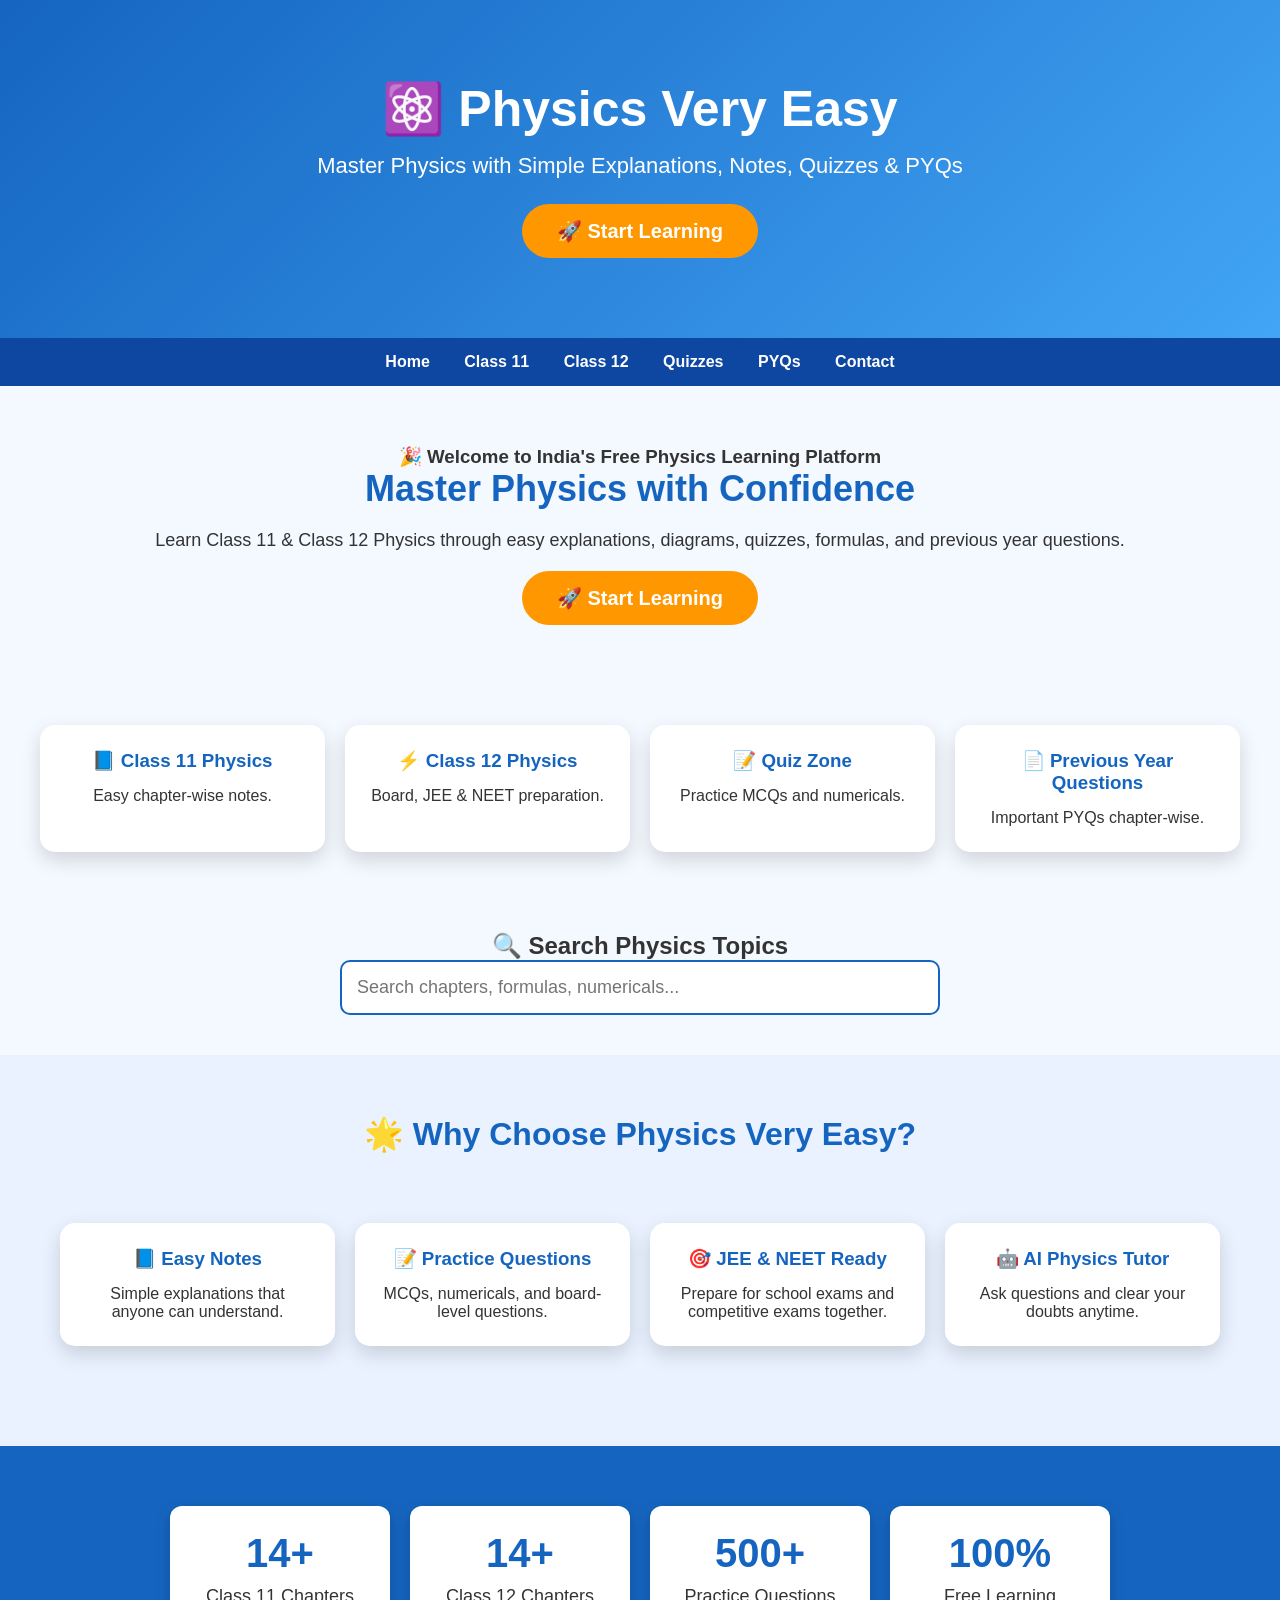
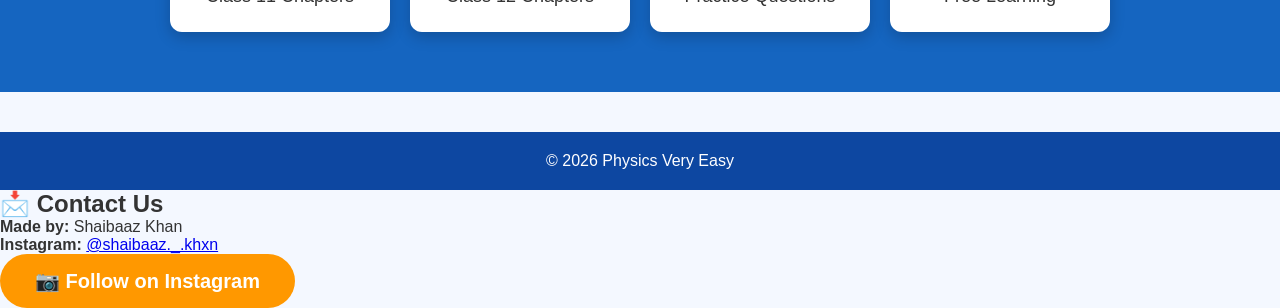
==== index.html @ 11eaa778 "Update hero section heading for welcome message" ====
<!DOCTYPE html>
<html lang="en">
<head>
    <meta charset="UTF-8">
    <meta name="viewport" content="width=device-width, initial-scale=1.0">
    <title>Physics Very Easy</title>

    <link rel="stylesheet" href="style.css">
</head>
<body>

<header>

<h1>⚛️ Physics Very Easy</h1>

<p>
Master Physics with Simple Explanations, Notes, Quizzes & PYQs
</p>

<button onclick="location.href='class11.html'">
🚀 Start Learning
</button>

</header>

<nav>
    <a href="index.html">Home</a>
    <a href="class11.html">Class 11</a>
    <a href="class12.html">Class 12</a>
    <a href="#">Quizzes</a>
    <a href="#">PYQs</a>
    <a href="#">Contact</a>
</nav>

<section class="hero">

<h3>🎉 Welcome to India's Free Physics Learning Platform</h3>

<h2>Master Physics with Confidence</h2>

    <p>
        Learn Class 11 & Class 12 Physics through
        easy explanations, diagrams, quizzes,
        formulas, and previous year questions.
    </p>

    <button onclick="location.href='class11.html'">🚀 Start Learning</button>
</section>

<section class="cards">

<div class="card" onclick="location.href='class11.html'" style="cursor:pointer;">
<h3>📘 Class 11 Physics</h3>
<p>Easy chapter-wise notes.</p>
</div>

<div class="card">
<h3>⚡ Class 12 Physics</h3>
<p>Board, JEE & NEET preparation.</p>
</div>
<div class="card">
<h3>📝 Quiz Zone</h3>
<p>Practice MCQs and numericals.</p>
</div>

<div class="card">
<h3>📄 Previous Year Questions</h3>
<p>Important PYQs chapter-wise.</p>
</div>

</section>
    <section class="search-section">

<h2>🔍 Search Physics Topics</h2>

<input type="text" placeholder="Search chapters, formulas, numericals...">

</section>
<section class="why-us">

<h2>🌟 Why Choose Physics Very Easy?</h2>

<div class="cards">

<div class="card">
<h3>📘 Easy Notes</h3>
<p>Simple explanations that anyone can understand.</p>
</div>

<div class="card">
<h3>📝 Practice Questions</h3>
<p>MCQs, numericals, and board-level questions.</p>
</div>

<div class="card">
<h3>🎯 JEE & NEET Ready</h3>
<p>Prepare for school exams and competitive exams together.</p>
</div>

<div class="card">
<h3>🤖 AI Physics Tutor</h3>
<p>Ask questions and clear your doubts anytime.</p>
</div>

</div>

</section>
    <section class="stats">

<div class="stat-box">
<h2>14+</h2>
<p>Class 11 Chapters</p>
</div>

<div class="stat-box">
<h2>14+</h2>
<p>Class 12 Chapters</p>
</div>

<div class="stat-box">
<h2>500+</h2>
<p>Practice Questions</p>
</div>

<div class="stat-box">
<h2>100%</h2>
<p>Free Learning</p>
</div>

</section>
<footer>
<p>© 2026 Physics Very Easy</p>
</footer>

<script src="script.js"></script>

</body>
</html>
<section class="contact">

<h2>📩 Contact Us</h2>

<p><strong>Made by:</strong> Shaibaaz Khan</p>

<p>
<strong>Instagram:</strong>
<a href="https://www.instagram.com/shaibaaz._.khxn/" target="_blank">
@shaibaaz._.khxn
</a>
</p>

<button onclick="window.open('https://www.instagram.com/shaibaaz._.khxn/','_blank')">
📷 Follow on Instagram
</button>

</section>
---- style.css ----
*{
    margin:0;
    padding:0;
    box-sizing:border-box;
}

body{
    font-family:Arial, sans-serif;
    background:#f4f8ff;
    color:#333;
}

header{
    background:linear-gradient(135deg,#1565c0,#42a5f5);
    color:white;
    text-align:center;
    padding:80px 20px;
}

header h1{
    font-size:50px;
    margin-bottom:15px;
}

header p{
    font-size:22px;
    margin-bottom:25px;
}

nav{
    background:#0d47a1;
    text-align:center;
    padding:15px;
}

nav a{
    color:white;
    text-decoration:none;
    margin:15px;
    font-weight:bold;
}

.hero{
    text-align:center;
    padding:60px 20px;
}

.hero h2{
    font-size:36px;
    color:#1565c0;
}

.hero p{
    margin:20px 0;
    font-size:18px;
}

button{
    background:#ff9800;
    color:white;
    border:none;
    padding:15px 35px;
    border-radius:50px;
    font-size:20px;
    font-weight:bold;
    cursor:pointer;
    transition:0.3s;
}

button:hover{
    background:#e68900;
    transform:scale(1.05);
}

button:hover{
    background:#0d47a1;
}

.cards{
    display:grid;
    grid-template-columns:repeat(auto-fit,minmax(250px,1fr));
    gap:20px;
    padding:40px;
}

.card{
    background:white;
    padding:25px;
    border-radius:15px;
    box-shadow:0 8px 20px rgba(0,0,0,.15);
    text-align:center;
    transition:0.3s;
}

.card:hover{
    transform:translateY(-10px);
    box-shadow:0 15px 30px rgba(0,0,0,.25);
}

.card h3{
    color:#1565c0;
    margin-bottom:15px;
}

footer{
    background:#0d47a1;
    color:white;
    text-align:center;
    padding:20px;
    margin-top:40px;
}
.search-section{
    text-align:center;
    padding:40px 20px;
}

.search-section input{
    width:60%;
    max-width:600px;
    padding:15px;
    border-radius:10px;
    border:2px solid #1565c0;
    font-size:18px;
}
.why-us{
    background:#eaf2ff;
    padding:60px 20px;
    text-align:center;
}
.stats{
    display:flex;
    justify-content:center;
    flex-wrap:wrap;
    gap:20px;
    padding:60px 20px;
    background:#1565c0;
}

.stat-box{
    background:white;
    width:220px;
    padding:25px;
    border-radius:12px;
    text-align:center;
    box-shadow:0 5px 15px rgba(0,0,0,.2);
}

.stat-box h2{
    color:#1565c0;
    font-size:40px;
}

.stat-box p{
    margin-top:10px;
    font-size:18px;
}

.why-us h2{
    color:#1565c0;
    margin-bottom:30px;
    font-size:32px;
}
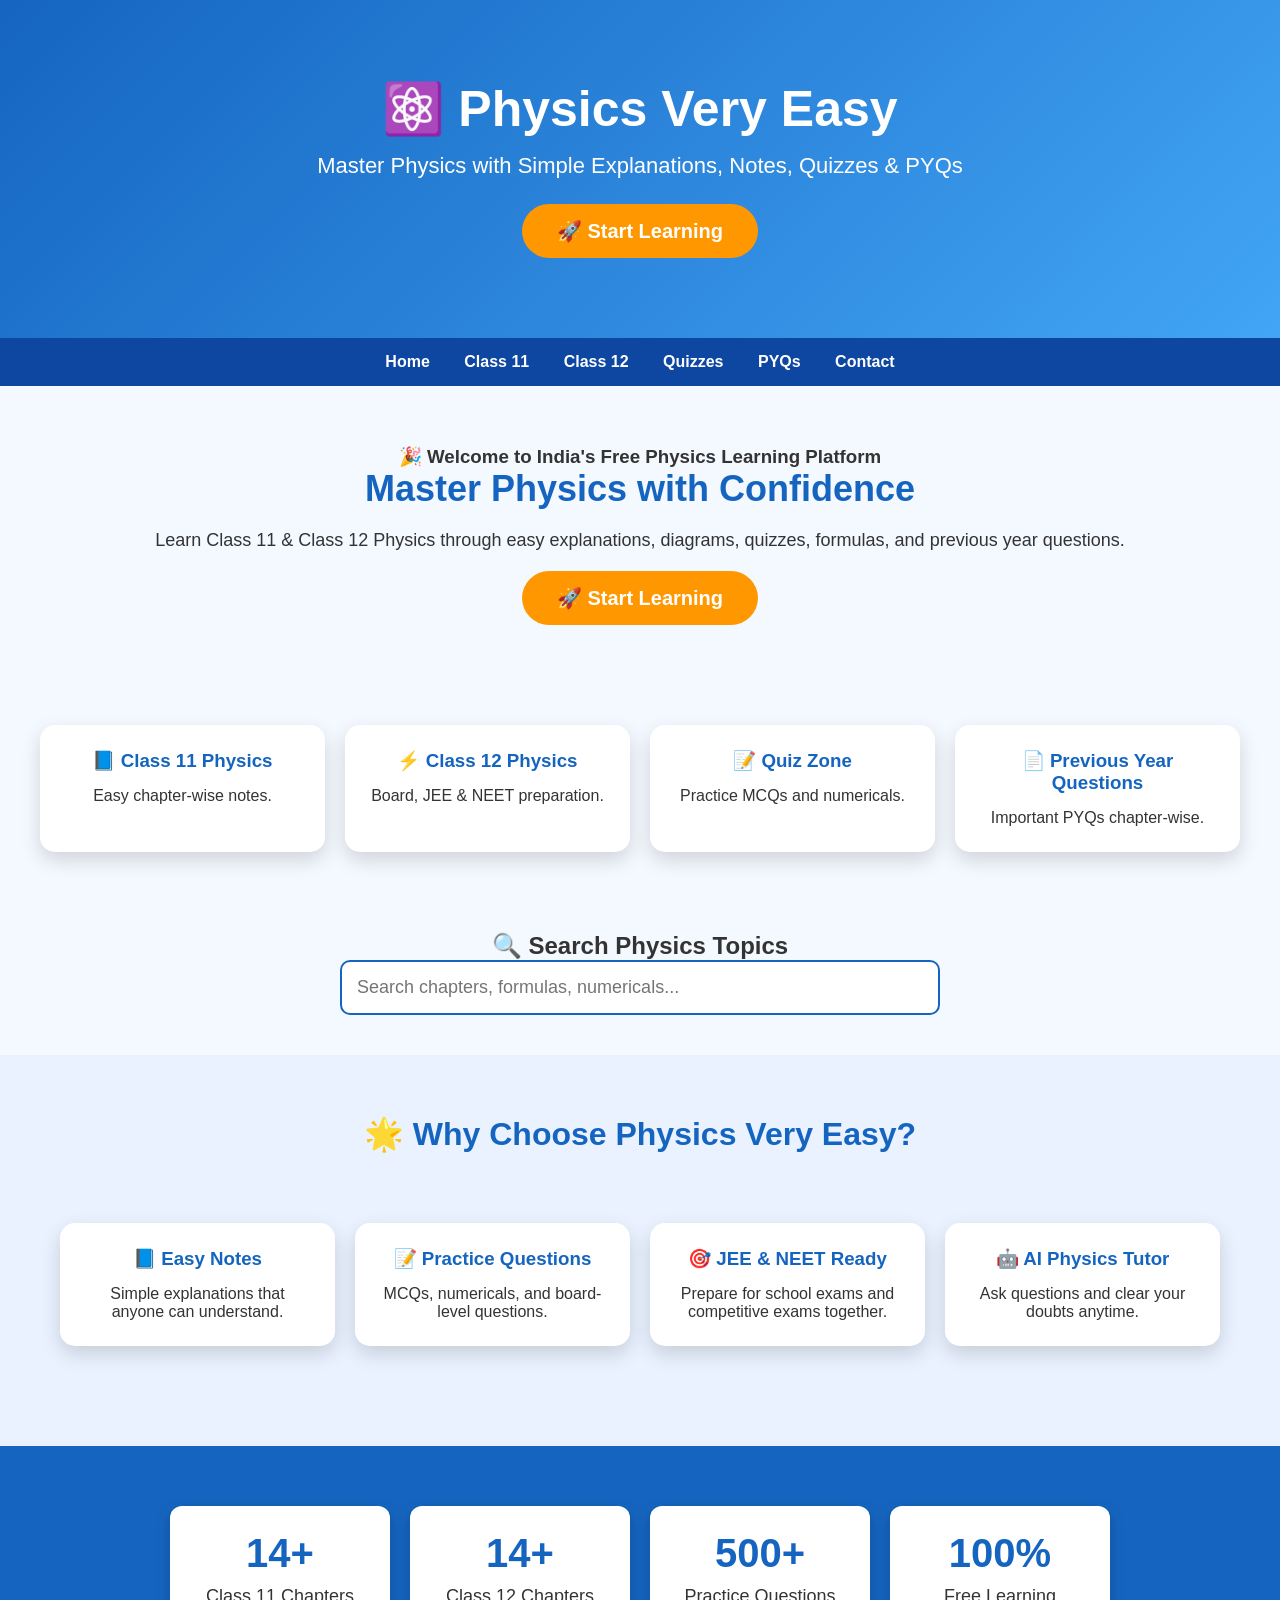
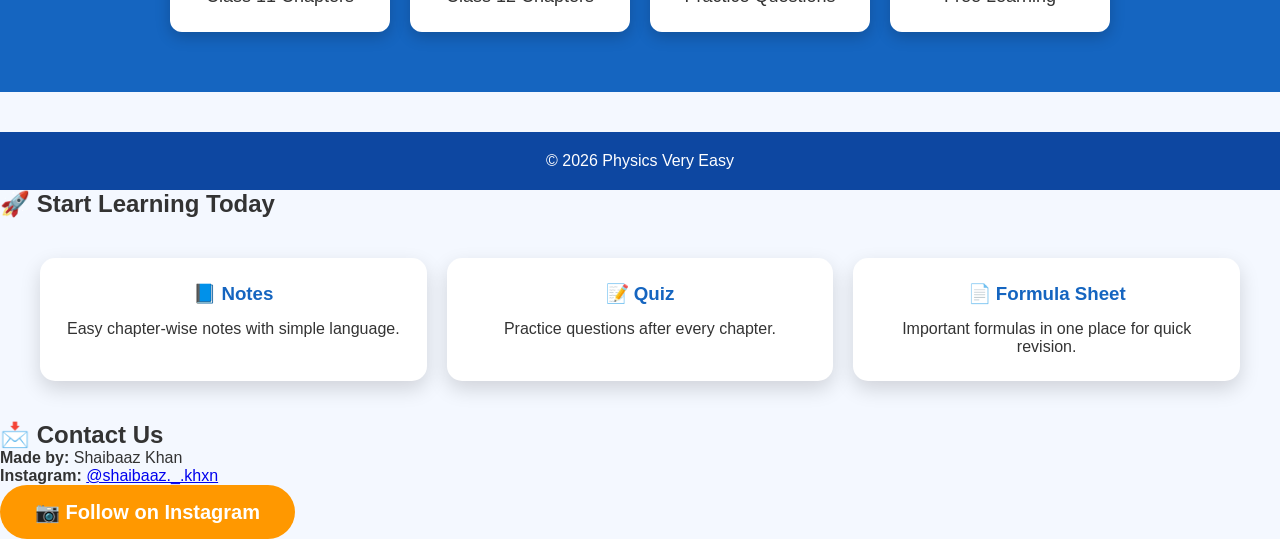
==== commit 8d8b4d17: "Update index.html" ====
--- a/index.html
+++ b/index.html
@@ -131,6 +131,30 @@
 <footer>
 <p>© 2026 Physics Very Easy</p>
 </footer>
+    <section class="featured">
+
+<h2>🚀 Start Learning Today</h2>
+
+<div class="cards">
+
+<div class="card">
+<h3>📘 Notes</h3>
+<p>Easy chapter-wise notes with simple language.</p>
+</div>
+
+<div class="card">
+<h3>📝 Quiz</h3>
+<p>Practice questions after every chapter.</p>
+</div>
+
+<div class="card">
+<h3>📄 Formula Sheet</h3>
+<p>Important formulas in one place for quick revision.</p>
+</div>
+
+</div>
+
+</section>
 
 <script src="script.js"></script>
 
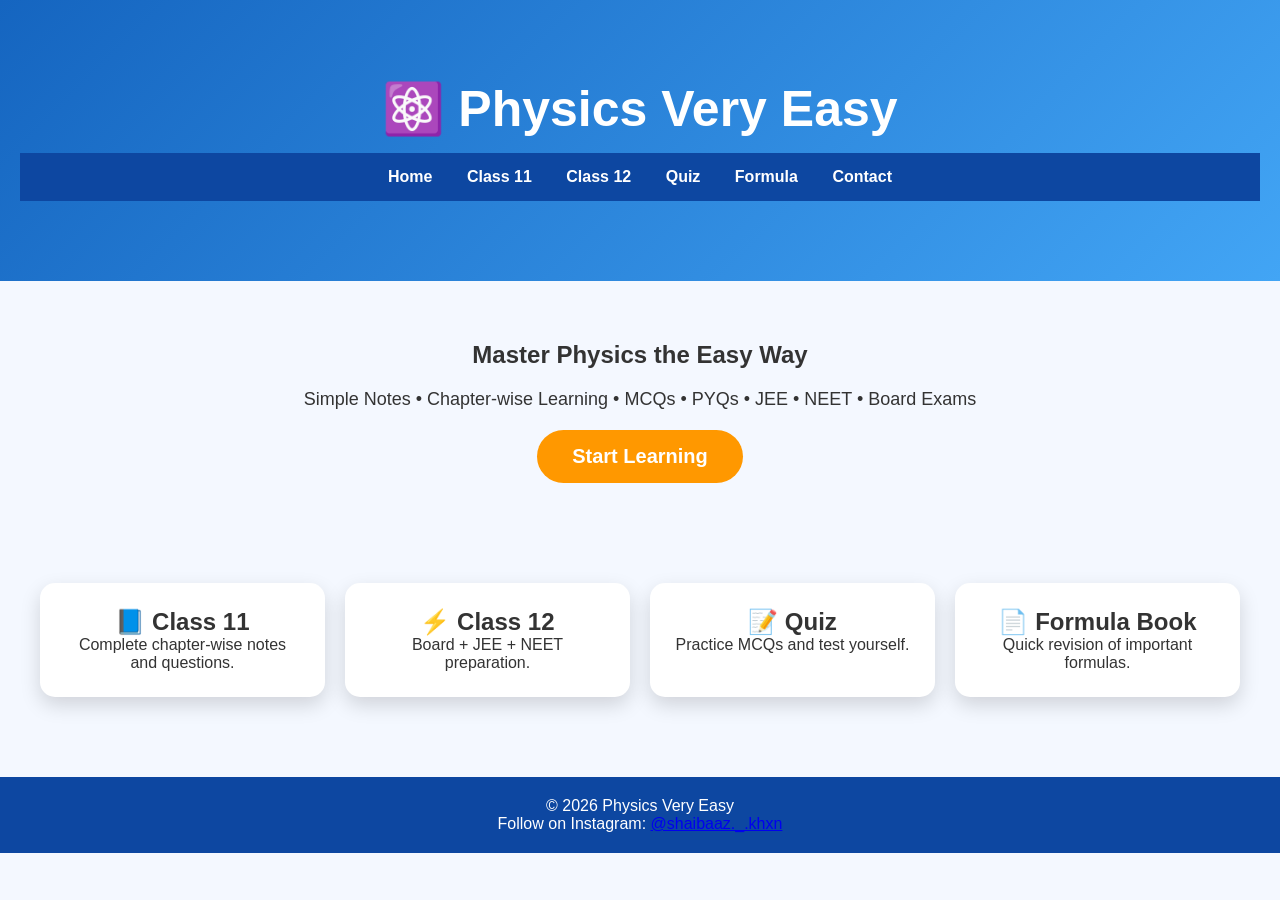
==== commit c36548a4: "Update index.html" ====
--- a/index.html
+++ b/index.html
@@ -7,174 +7,78 @@
 
     <link rel="stylesheet" href="style.css">
 </head>
+
 <body>
 
 <header>
 
-<h1>⚛️ Physics Very Easy</h1>
-
-<p>
-Master Physics with Simple Explanations, Notes, Quizzes & PYQs
-</p>
-
-<button onclick="location.href='class11.html'">
-🚀 Start Learning
-</button>
-
-</header>
+<div class="logo">
+    <h1>⚛️ Physics Very Easy</h1>
+</div>
 
 <nav>
     <a href="index.html">Home</a>
     <a href="class11.html">Class 11</a>
     <a href="class12.html">Class 12</a>
-    <a href="#">Quizzes</a>
-    <a href="#">PYQs</a>
+    <a href="#">Quiz</a>
+    <a href="#">Formula</a>
     <a href="#">Contact</a>
 </nav>
 
+</header>
+
 <section class="hero">
 
-<h3>🎉 Welcome to India's Free Physics Learning Platform</h3>
+<h1>Master Physics the Easy Way</h1>
 
-<h2>Master Physics with Confidence</h2>
+<p>
+Simple Notes • Chapter-wise Learning • MCQs • PYQs • JEE • NEET • Board Exams
+</p>
 
-    <p>
-        Learn Class 11 & Class 12 Physics through
-        easy explanations, diagrams, quizzes,
-        formulas, and previous year questions.
-    </p>
+<button onclick="location.href='class11.html'">
+Start Learning
+</button>
 
-    <button onclick="location.href='class11.html'">🚀 Start Learning</button>
 </section>
 
 <section class="cards">
 
-<div class="card" onclick="location.href='class11.html'" style="cursor:pointer;">
-<h3>📘 Class 11 Physics</h3>
-<p>Easy chapter-wise notes.</p>
+<div class="card" onclick="location.href='class11.html'">
+<h2>📘 Class 11</h2>
+<p>Complete chapter-wise notes and questions.</p>
+</div>
+
+<div class="card" onclick="location.href='class12.html'">
+<h2>⚡ Class 12</h2>
+<p>Board + JEE + NEET preparation.</p>
 </div>
 
 <div class="card">
-<h3>⚡ Class 12 Physics</h3>
-<p>Board, JEE & NEET preparation.</p>
-</div>
-<div class="card">
-<h3>📝 Quiz Zone</h3>
-<p>Practice MCQs and numericals.</p>
+<h2>📝 Quiz</h2>
+<p>Practice MCQs and test yourself.</p>
 </div>
 
 <div class="card">
-<h3>📄 Previous Year Questions</h3>
-<p>Important PYQs chapter-wise.</p>
+<h2>📄 Formula Book</h2>
+<p>Quick revision of important formulas.</p>
 </div>
 
 </section>
-    <section class="search-section">
 
-<h2>🔍 Search Physics Topics</h2>
+<footer>
 
-<input type="text" placeholder="Search chapters, formulas, numericals...">
+<p>© 2026 Physics Very Easy</p>
 
-</section>
-<section class="why-us">
+<p>
+Follow on Instagram:
+<a href="https://www.instagram.com/shaibaaz._.khxn/" target="_blank">
+@shaibaaz._.khxn
+</a>
+</p>
 
-<h2>🌟 Why Choose Physics Very Easy?</h2>
-
-<div class="cards">
-
-<div class="card">
-<h3>📘 Easy Notes</h3>
-<p>Simple explanations that anyone can understand.</p>
-</div>
-
-<div class="card">
-<h3>📝 Practice Questions</h3>
-<p>MCQs, numericals, and board-level questions.</p>
-</div>
-
-<div class="card">
-<h3>🎯 JEE & NEET Ready</h3>
-<p>Prepare for school exams and competitive exams together.</p>
-</div>
-
-<div class="card">
-<h3>🤖 AI Physics Tutor</h3>
-<p>Ask questions and clear your doubts anytime.</p>
-</div>
-
-</div>
-
-</section>
-    <section class="stats">
-
-<div class="stat-box">
-<h2>14+</h2>
-<p>Class 11 Chapters</p>
-</div>
-
-<div class="stat-box">
-<h2>14+</h2>
-<p>Class 12 Chapters</p>
-</div>
-
-<div class="stat-box">
-<h2>500+</h2>
-<p>Practice Questions</p>
-</div>
-
-<div class="stat-box">
-<h2>100%</h2>
-<p>Free Learning</p>
-</div>
-
-</section>
-<footer>
-<p>© 2026 Physics Very Easy</p>
 </footer>
-    <section class="featured">
-
-<h2>🚀 Start Learning Today</h2>
-
-<div class="cards">
-
-<div class="card">
-<h3>📘 Notes</h3>
-<p>Easy chapter-wise notes with simple language.</p>
-</div>
-
-<div class="card">
-<h3>📝 Quiz</h3>
-<p>Practice questions after every chapter.</p>
-</div>
-
-<div class="card">
-<h3>📄 Formula Sheet</h3>
-<p>Important formulas in one place for quick revision.</p>
-</div>
-
-</div>
-
-</section>
 
 <script src="script.js"></script>
 
 </body>
 </html>
-<section class="contact">
-
-<h2>📩 Contact Us</h2>
-
-<p><strong>Made by:</strong> Shaibaaz Khan</p>
-
-<p>
-<strong>Instagram:</strong>
-<a href="https://www.instagram.com/shaibaaz._.khxn/" target="_blank">
-@shaibaaz._.khxn
-</a>
-</p>
-
-<button onclick="window.open('https://www.instagram.com/shaibaaz._.khxn/','_blank')">
-📷 Follow on Instagram
-</button>
-
-</section>
--- a/style.css
+++ b/style.css
@@ -160,3 +160,14 @@
     margin-bottom:30px;
     font-size:32px;
 }
+.featured{
+    padding:60px 20px;
+    background:#ffffff;
+    text-align:center;
+}
+
+.featured h2{
+    font-size:36px;
+    color:#1565c0;
+    margin-bottom:30px;
+}
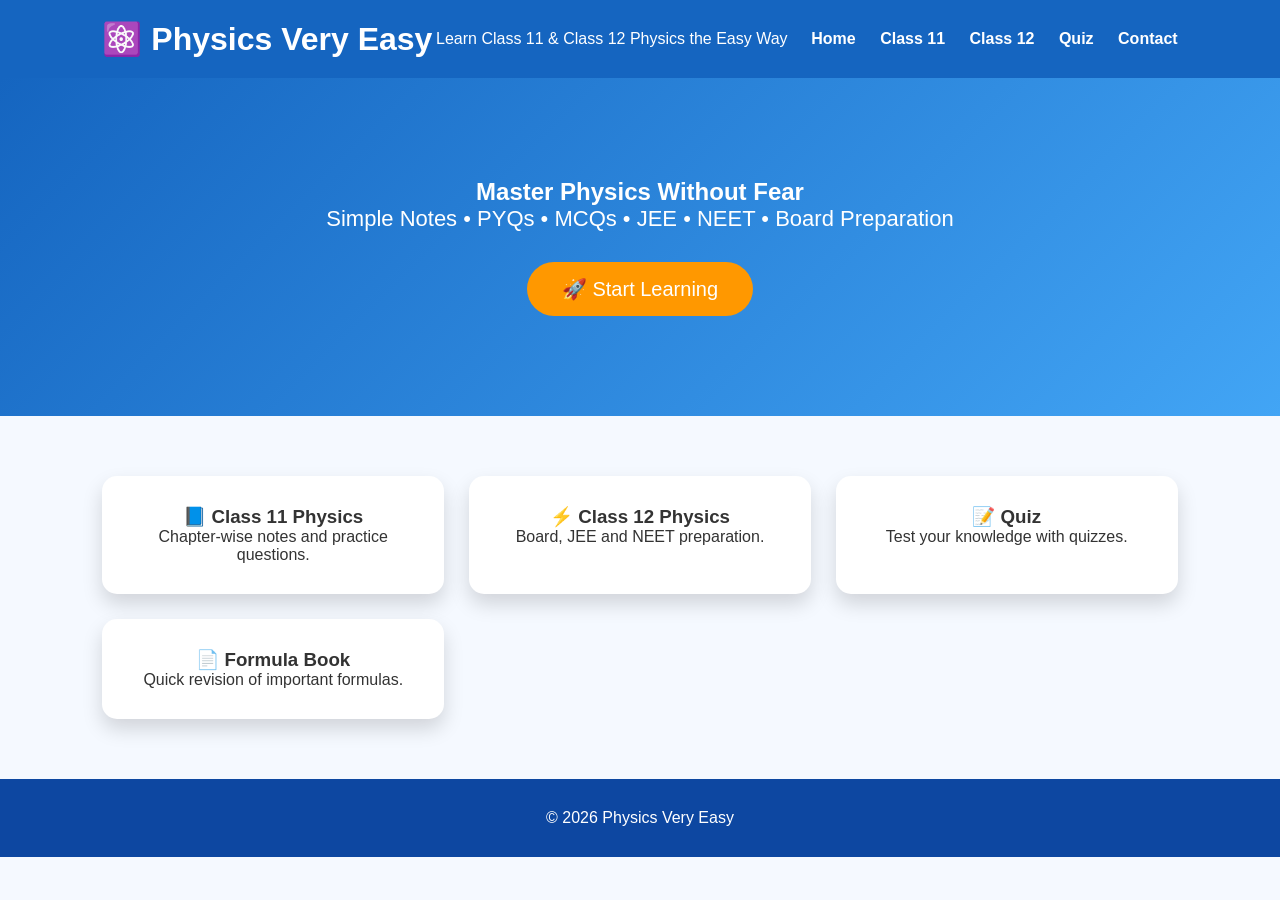
==== commit d51ce11e: "Update index.html" ====
--- a/index.html
+++ b/index.html
@@ -4,78 +4,58 @@
     <meta charset="UTF-8">
     <meta name="viewport" content="width=device-width, initial-scale=1.0">
     <title>Physics Very Easy</title>
-
     <link rel="stylesheet" href="style.css">
 </head>
-
 <body>
 
 <header>
+    <h1>⚛️ Physics Very Easy</h1>
+    <p>Learn Class 11 & Class 12 Physics the Easy Way</p>
 
-<div class="logo">
-    <h1>⚛️ Physics Very Easy</h1>
-</div>
-
-<nav>
-    <a href="index.html">Home</a>
-    <a href="class11.html">Class 11</a>
-    <a href="class12.html">Class 12</a>
-    <a href="#">Quiz</a>
-    <a href="#">Formula</a>
-    <a href="#">Contact</a>
-</nav>
-
+    <nav>
+        <a href="index.html">Home</a>
+        <a href="class11.html">Class 11</a>
+        <a href="class12.html">Class 12</a>
+        <a href="quiz.html">Quiz</a>
+        <a href="contact.html">Contact</a>
+    </nav>
 </header>
 
 <section class="hero">
+    <h2>Master Physics Without Fear</h2>
+    <p>Simple Notes • PYQs • MCQs • JEE • NEET • Board Preparation</p>
 
-<h1>Master Physics the Easy Way</h1>
-
-<p>
-Simple Notes • Chapter-wise Learning • MCQs • PYQs • JEE • NEET • Board Exams
-</p>
-
-<button onclick="location.href='class11.html'">
-Start Learning
-</button>
-
+    <button onclick="location.href='class11.html'">
+        🚀 Start Learning
+    </button>
 </section>
 
 <section class="cards">
 
-<div class="card" onclick="location.href='class11.html'">
-<h2>📘 Class 11</h2>
-<p>Complete chapter-wise notes and questions.</p>
-</div>
-
-<div class="card" onclick="location.href='class12.html'">
-<h2>⚡ Class 12</h2>
-<p>Board + JEE + NEET preparation.</p>
+<div class="card">
+<h3>📘 Class 11 Physics</h3>
+<p>Chapter-wise notes and practice questions.</p>
 </div>
 
 <div class="card">
-<h2>📝 Quiz</h2>
-<p>Practice MCQs and test yourself.</p>
+<h3>⚡ Class 12 Physics</h3>
+<p>Board, JEE and NEET preparation.</p>
 </div>
 
 <div class="card">
-<h2>📄 Formula Book</h2>
+<h3>📝 Quiz</h3>
+<p>Test your knowledge with quizzes.</p>
+</div>
+
+<div class="card">
+<h3>📄 Formula Book</h3>
 <p>Quick revision of important formulas.</p>
 </div>
 
 </section>
 
 <footer>
-
 <p>© 2026 Physics Very Easy</p>
-
-<p>
-Follow on Instagram:
-<a href="https://www.instagram.com/shaibaaz._.khxn/" target="_blank">
-@shaibaaz._.khxn
-</a>
-</p>
-
 </footer>
 
 <script src="script.js"></script>
--- a/style.css
+++ b/style.css
@@ -2,57 +2,56 @@
     margin:0;
     padding:0;
     box-sizing:border-box;
+    font-family:Arial,sans-serif;
 }
 
 body{
-    font-family:Arial, sans-serif;
-    background:#f4f8ff;
+    background:#f5f9ff;
     color:#333;
 }
 
 header{
-    background:linear-gradient(135deg,#1565c0,#42a5f5);
+    display:flex;
+    justify-content:space-between;
+    align-items:center;
+    padding:20px 8%;
+    background:#1565c0;
     color:white;
-    text-align:center;
-    padding:80px 20px;
+    position:sticky;
+    top:0;
 }
 
-header h1{
-    font-size:50px;
-    margin-bottom:15px;
-}
-
-header p{
-    font-size:22px;
-    margin-bottom:25px;
-}
-
-nav{
-    background:#0d47a1;
-    text-align:center;
-    padding:15px;
+.logo h1{
+    font-size:32px;
 }
 
 nav a{
     color:white;
     text-decoration:none;
-    margin:15px;
+    margin-left:20px;
     font-weight:bold;
+    transition:.3s;
+}
+
+nav a:hover{
+    color:#ffeb3b;
 }
 
 .hero{
     text-align:center;
-    padding:60px 20px;
+    padding:100px 20px;
+    background:linear-gradient(135deg,#1565c0,#42a5f5);
+    color:white;
 }
 
-.hero h2{
-    font-size:36px;
-    color:#1565c0;
+.hero h1{
+    font-size:52px;
+    margin-bottom:20px;
 }
 
 .hero p{
-    margin:20px 0;
-    font-size:18px;
+    font-size:22px;
+    margin-bottom:30px;
 }
 
 button{
@@ -62,9 +61,8 @@
     padding:15px 35px;
     border-radius:50px;
     font-size:20px;
-    font-weight:bold;
     cursor:pointer;
-    transition:0.3s;
+    transition:.3s;
 }
 
 button:hover{
@@ -72,32 +70,28 @@
     transform:scale(1.05);
 }
 
-button:hover{
-    background:#0d47a1;
-}
-
 .cards{
     display:grid;
-    grid-template-columns:repeat(auto-fit,minmax(250px,1fr));
-    gap:20px;
-    padding:40px;
+    grid-template-columns:repeat(auto-fit,minmax(260px,1fr));
+    gap:25px;
+    padding:60px 8%;
 }
 
 .card{
     background:white;
-    padding:25px;
+    padding:30px;
     border-radius:15px;
-    box-shadow:0 8px 20px rgba(0,0,0,.15);
     text-align:center;
-    transition:0.3s;
+    box-shadow:0 10px 20px rgba(0,0,0,.15);
+    transition:.3s;
+    cursor:pointer;
 }
 
 .card:hover{
     transform:translateY(-10px);
-    box-shadow:0 15px 30px rgba(0,0,0,.25);
 }
 
-.card h3{
+.card h2{
     color:#1565c0;
     margin-bottom:15px;
 }
@@ -106,68 +100,10 @@
     background:#0d47a1;
     color:white;
     text-align:center;
-    padding:20px;
-    margin-top:40px;
-}
-.search-section{
-    text-align:center;
-    padding:40px 20px;
+    padding:30px;
 }
 
-.search-section input{
-    width:60%;
-    max-width:600px;
-    padding:15px;
-    border-radius:10px;
-    border:2px solid #1565c0;
-    font-size:18px;
+footer a{
+    color:#ffeb3b;
+    text-decoration:none;
 }
-.why-us{
-    background:#eaf2ff;
-    padding:60px 20px;
-    text-align:center;
-}
-.stats{
-    display:flex;
-    justify-content:center;
-    flex-wrap:wrap;
-    gap:20px;
-    padding:60px 20px;
-    background:#1565c0;
-}
-
-.stat-box{
-    background:white;
-    width:220px;
-    padding:25px;
-    border-radius:12px;
-    text-align:center;
-    box-shadow:0 5px 15px rgba(0,0,0,.2);
-}
-
-.stat-box h2{
-    color:#1565c0;
-    font-size:40px;
-}
-
-.stat-box p{
-    margin-top:10px;
-    font-size:18px;
-}
-
-.why-us h2{
-    color:#1565c0;
-    margin-bottom:30px;
-    font-size:32px;
-}
-.featured{
-    padding:60px 20px;
-    background:#ffffff;
-    text-align:center;
-}
-
-.featured h2{
-    font-size:36px;
-    color:#1565c0;
-    margin-bottom:30px;
-}
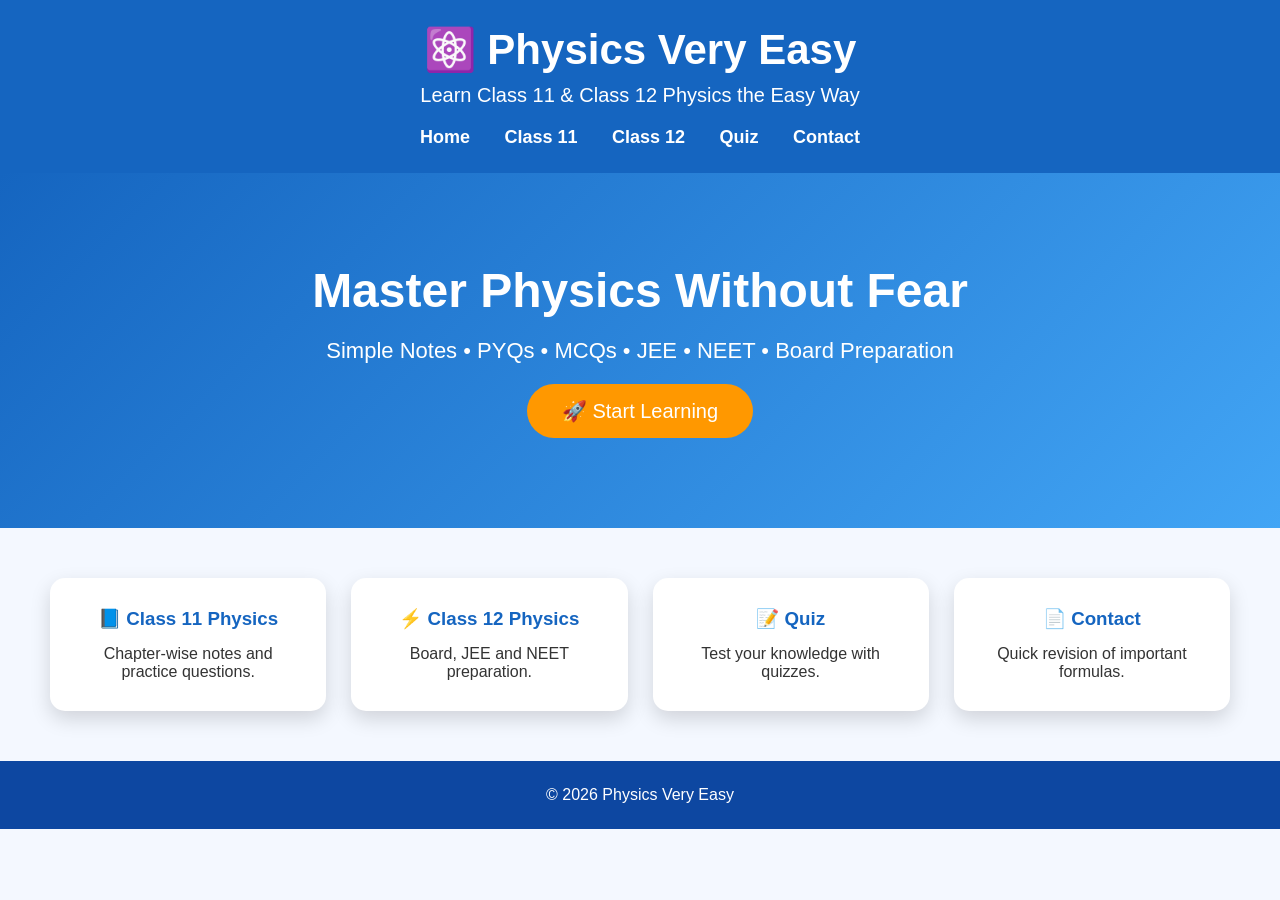
==== commit 9bf779e5: "Update index.html" ====
--- a/index.html
+++ b/index.html
@@ -42,13 +42,13 @@
 <p>Board, JEE and NEET preparation.</p>
 </div>
 
-<div class="card">
+<div class="card" onclick="location.href='quiz.html'">
 <h3>📝 Quiz</h3>
 <p>Test your knowledge with quizzes.</p>
 </div>
 
-<div class="card">
-<h3>📄 Formula Book</h3>
+<div class="card" onclick="location.href='contact.html'">
+<h3>📄 Contact</h3>
 <p>Quick revision of important formulas.</p>
 </div>
 
--- a/style.css
+++ b/style.css
@@ -2,56 +2,60 @@
     margin:0;
     padding:0;
     box-sizing:border-box;
-    font-family:Arial,sans-serif;
+    font-family:Arial, sans-serif;
 }
 
 body{
-    background:#f5f9ff;
+    background:#f4f8ff;
     color:#333;
 }
 
 header{
-    display:flex;
-    justify-content:space-between;
-    align-items:center;
-    padding:20px 8%;
     background:#1565c0;
     color:white;
-    position:sticky;
-    top:0;
+    text-align:center;
+    padding:25px;
 }
 
-.logo h1{
-    font-size:32px;
+header h1{
+    font-size:42px;
+}
+
+header p{
+    margin-top:10px;
+    font-size:20px;
+}
+
+nav{
+    margin-top:20px;
 }
 
 nav a{
     color:white;
     text-decoration:none;
-    margin-left:20px;
+    margin:15px;
+    font-size:18px;
     font-weight:bold;
-    transition:.3s;
 }
 
 nav a:hover{
-    color:#ffeb3b;
+    color:yellow;
 }
 
 .hero{
-    text-align:center;
-    padding:100px 20px;
     background:linear-gradient(135deg,#1565c0,#42a5f5);
     color:white;
+    text-align:center;
+    padding:90px 20px;
 }
 
-.hero h1{
-    font-size:52px;
-    margin-bottom:20px;
+.hero h2{
+    font-size:48px;
 }
 
 .hero p{
+    margin:20px 0;
     font-size:22px;
-    margin-bottom:30px;
 }
 
 button{
@@ -59,22 +63,20 @@
     color:white;
     border:none;
     padding:15px 35px;
-    border-radius:50px;
+    border-radius:40px;
     font-size:20px;
     cursor:pointer;
-    transition:.3s;
 }
 
 button:hover{
     background:#e68900;
-    transform:scale(1.05);
 }
 
 .cards{
     display:grid;
-    grid-template-columns:repeat(auto-fit,minmax(260px,1fr));
+    grid-template-columns:repeat(auto-fit,minmax(250px,1fr));
     gap:25px;
-    padding:60px 8%;
+    padding:50px;
 }
 
 .card{
@@ -82,16 +84,15 @@
     padding:30px;
     border-radius:15px;
     text-align:center;
-    box-shadow:0 10px 20px rgba(0,0,0,.15);
+    box-shadow:0 8px 20px rgba(0,0,0,.15);
     transition:.3s;
-    cursor:pointer;
 }
 
 .card:hover{
     transform:translateY(-10px);
 }
 
-.card h2{
+.card h3{
     color:#1565c0;
     margin-bottom:15px;
 }
@@ -100,10 +101,5 @@
     background:#0d47a1;
     color:white;
     text-align:center;
-    padding:30px;
+    padding:25px;
 }
-
-footer a{
-    color:#ffeb3b;
-    text-decoration:none;
-}
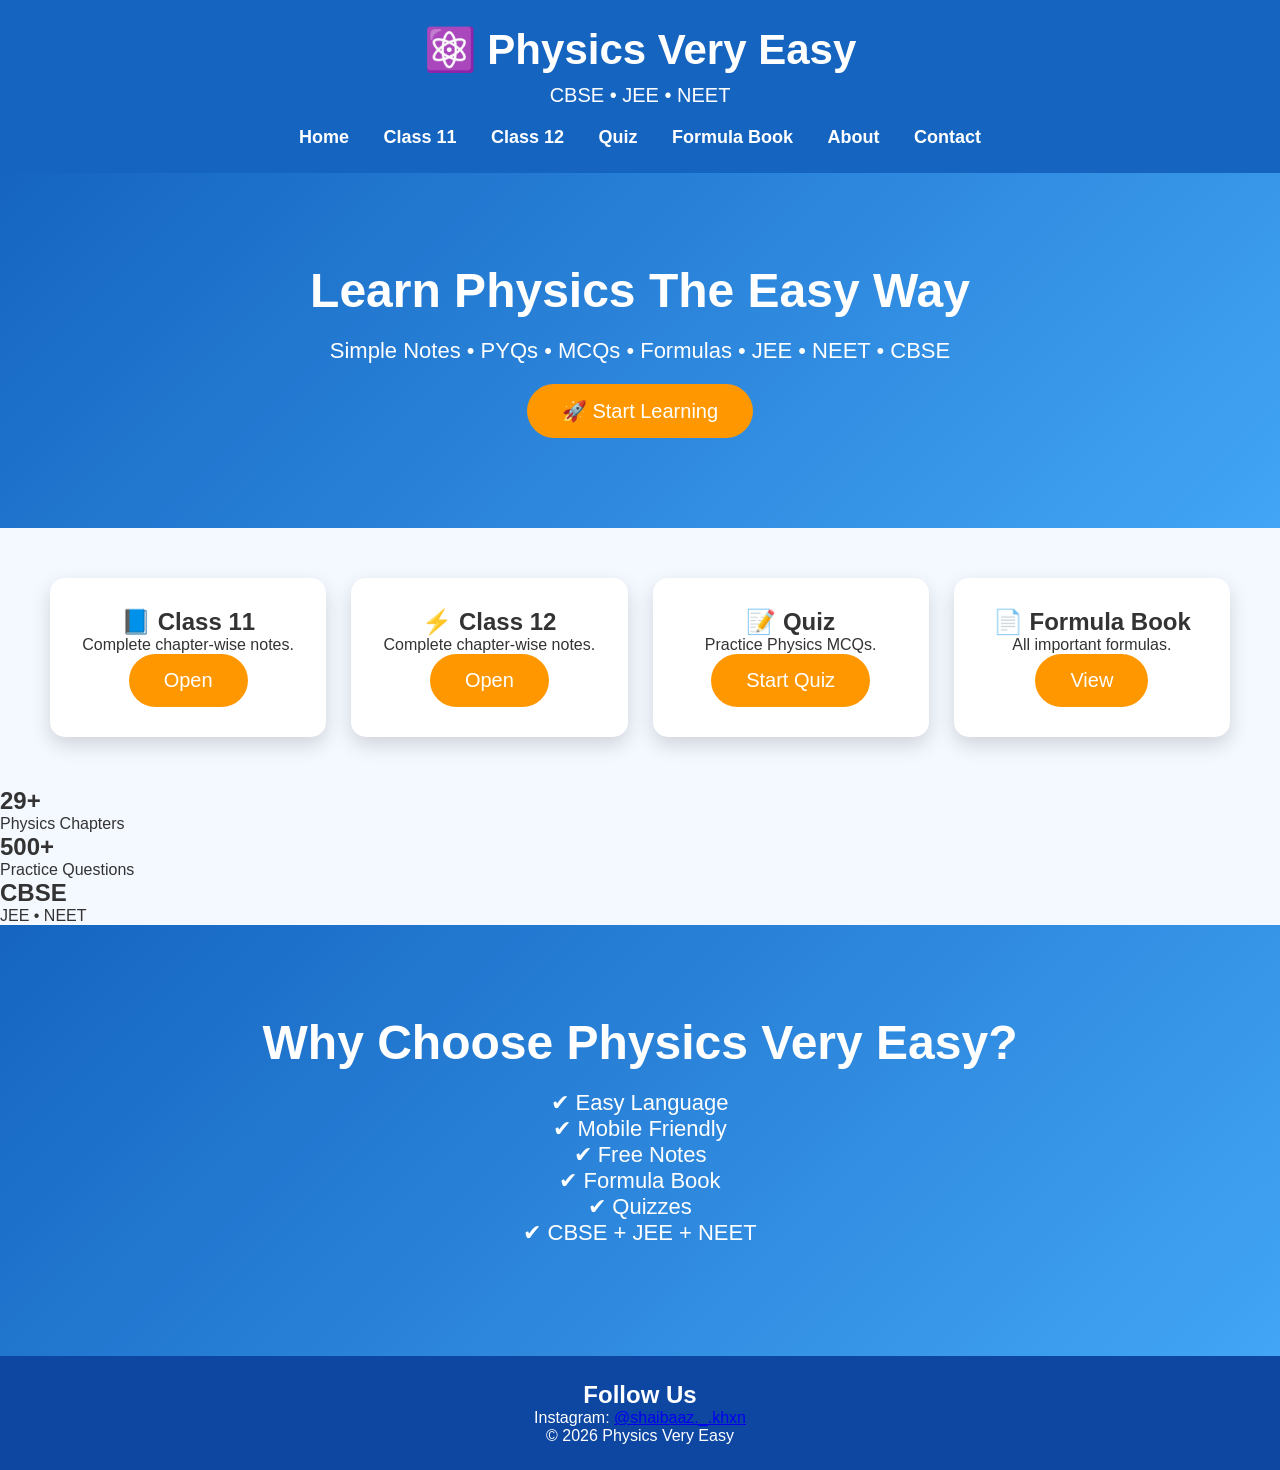
==== commit 4f243489: "Update index.html" ====
--- a/index.html
+++ b/index.html
@@ -1,61 +1,226 @@
 <!DOCTYPE html>
 <html lang="en">
 <head>
-    <meta charset="UTF-8">
-    <meta name="viewport" content="width=device-width, initial-scale=1.0">
-    <title>Physics Very Easy</title>
-    <link rel="stylesheet" href="style.css">
+<meta charset="UTF-8">
+<meta name="viewport" content="width=device-width, initial-scale=1.0">
+<title>Physics Very Easy</title>
+
+<link rel="stylesheet" href="style.css">
+
 </head>
+
 <body>
 
 <header>
-    <h1>⚛️ Physics Very Easy</h1>
-    <p>Learn Class 11 & Class 12 Physics the Easy Way</p>
-
-    <nav>
-        <a href="index.html">Home</a>
-        <a href="class11.html">Class 11</a>
-        <a href="class12.html">Class 12</a>
-        <a href="quiz.html">Quiz</a>
-        <a href="contact.html">Contact</a>
-    </nav>
+
+<div class="logo">
+<h1>⚛️ Physics Very Easy</h1>
+<p>CBSE • JEE • NEET</p>
+</div>
+
+<nav>
+
+<a href="index.html">Home</a>
+
+<a href="class11.html">Class 11</a>
+
+<a href="class12.html">Class 12</a>
+
+<a href="quiz.html">Quiz</a>
+
+<a href="formulas.html">Formula Book</a>
+
+<a href="about.html">About</a>
+
+<a href="contact.html">Contact</a>
+
+</nav>
+
 </header>
 
 <section class="hero">
-    <h2>Master Physics Without Fear</h2>
-    <p>Simple Notes • PYQs • MCQs • JEE • NEET • Board Preparation</p>
-
-    <button onclick="location.href='class11.html'">
-        🚀 Start Learning
-    </button>
+
+<h2>Learn Physics The Easy Way</h2>
+
+<p>
+
+Simple Notes • PYQs • MCQs • Formulas • JEE • NEET • CBSE
+
+</p>
+
+<a href="class11.html">
+
+<button>🚀 Start Learning</button>
+
+</a>
+
 </section>
 
 <section class="cards">
 
 <div class="card">
-<h3>📘 Class 11 Physics</h3>
-<p>Chapter-wise notes and practice questions.</p>
-</div>
-
-<div class="card">
-<h3>⚡ Class 12 Physics</h3>
-<p>Board, JEE and NEET preparation.</p>
-</div>
-
-<div class="card" onclick="location.href='quiz.html'">
-<h3>📝 Quiz</h3>
-<p>Test your knowledge with quizzes.</p>
-</div>
-
-<div class="card" onclick="location.href='contact.html'">
-<h3>📄 Contact</h3>
-<p>Quick revision of important formulas.</p>
-</div>
+
+<h2>📘 Class 11</h2>
+
+<p>
+
+Complete chapter-wise notes.
+
+</p>
+
+<a href="class11.html">
+
+<button>Open</button>
+
+</a>
+
+</div>
+
+<div class="card">
+
+<h2>⚡ Class 12</h2>
+
+<p>
+
+Complete chapter-wise notes.
+
+</p>
+
+<a href="class12.html">
+
+<button>Open</button>
+
+</a>
+
+</div>
+
+<div class="card">
+
+<h2>📝 Quiz</h2>
+
+<p>
+
+Practice Physics MCQs.
+
+</p>
+
+<a href="quiz.html">
+
+<button>Start Quiz</button>
+
+</a>
+
+</div>
+
+<div class="card">
+
+<h2>📄 Formula Book</h2>
+
+<p>
+
+All important formulas.
+
+</p>
+
+<a href="formulas.html">
+
+<button>View</button>
+
+</a>
+
+</div>
+
+</section>
+
+<section class="stats">
+
+<div>
+
+<h1>29+</h1>
+
+<p>Physics Chapters</p>
+
+</div>
+
+<div>
+
+<h1>500+</h1>
+
+<p>Practice Questions</p>
+
+</div>
+
+<div>
+
+<h1>CBSE</h1>
+
+<p>JEE • NEET</p>
+
+</div>
+
+</section>
+
+<section class="hero">
+
+<h2>
+
+Why Choose Physics Very Easy?
+
+</h2>
+
+<p>
+
+✔ Easy Language
+
+<br>
+
+✔ Mobile Friendly
+
+<br>
+
+✔ Free Notes
+
+<br>
+
+✔ Formula Book
+
+<br>
+
+✔ Quizzes
+
+<br>
+
+✔ CBSE + JEE + NEET
+
+</p>
 
 </section>
 
 <footer>
-<p>© 2026 Physics Very Easy</p>
+
+<h2>
+
+Follow Us
+
+</h2>
+
+<p>
+
+Instagram:
+<a href="https://www.instagram.com/shaibaaz._.khxn/" target="_blank">
+
+@shaibaaz._.khxn
+
+</a>
+
+</p>
+
+<p>
+
+© 2026 Physics Very Easy
+
+</p>
+
 </footer>
 
 <script src="script.js"></script>
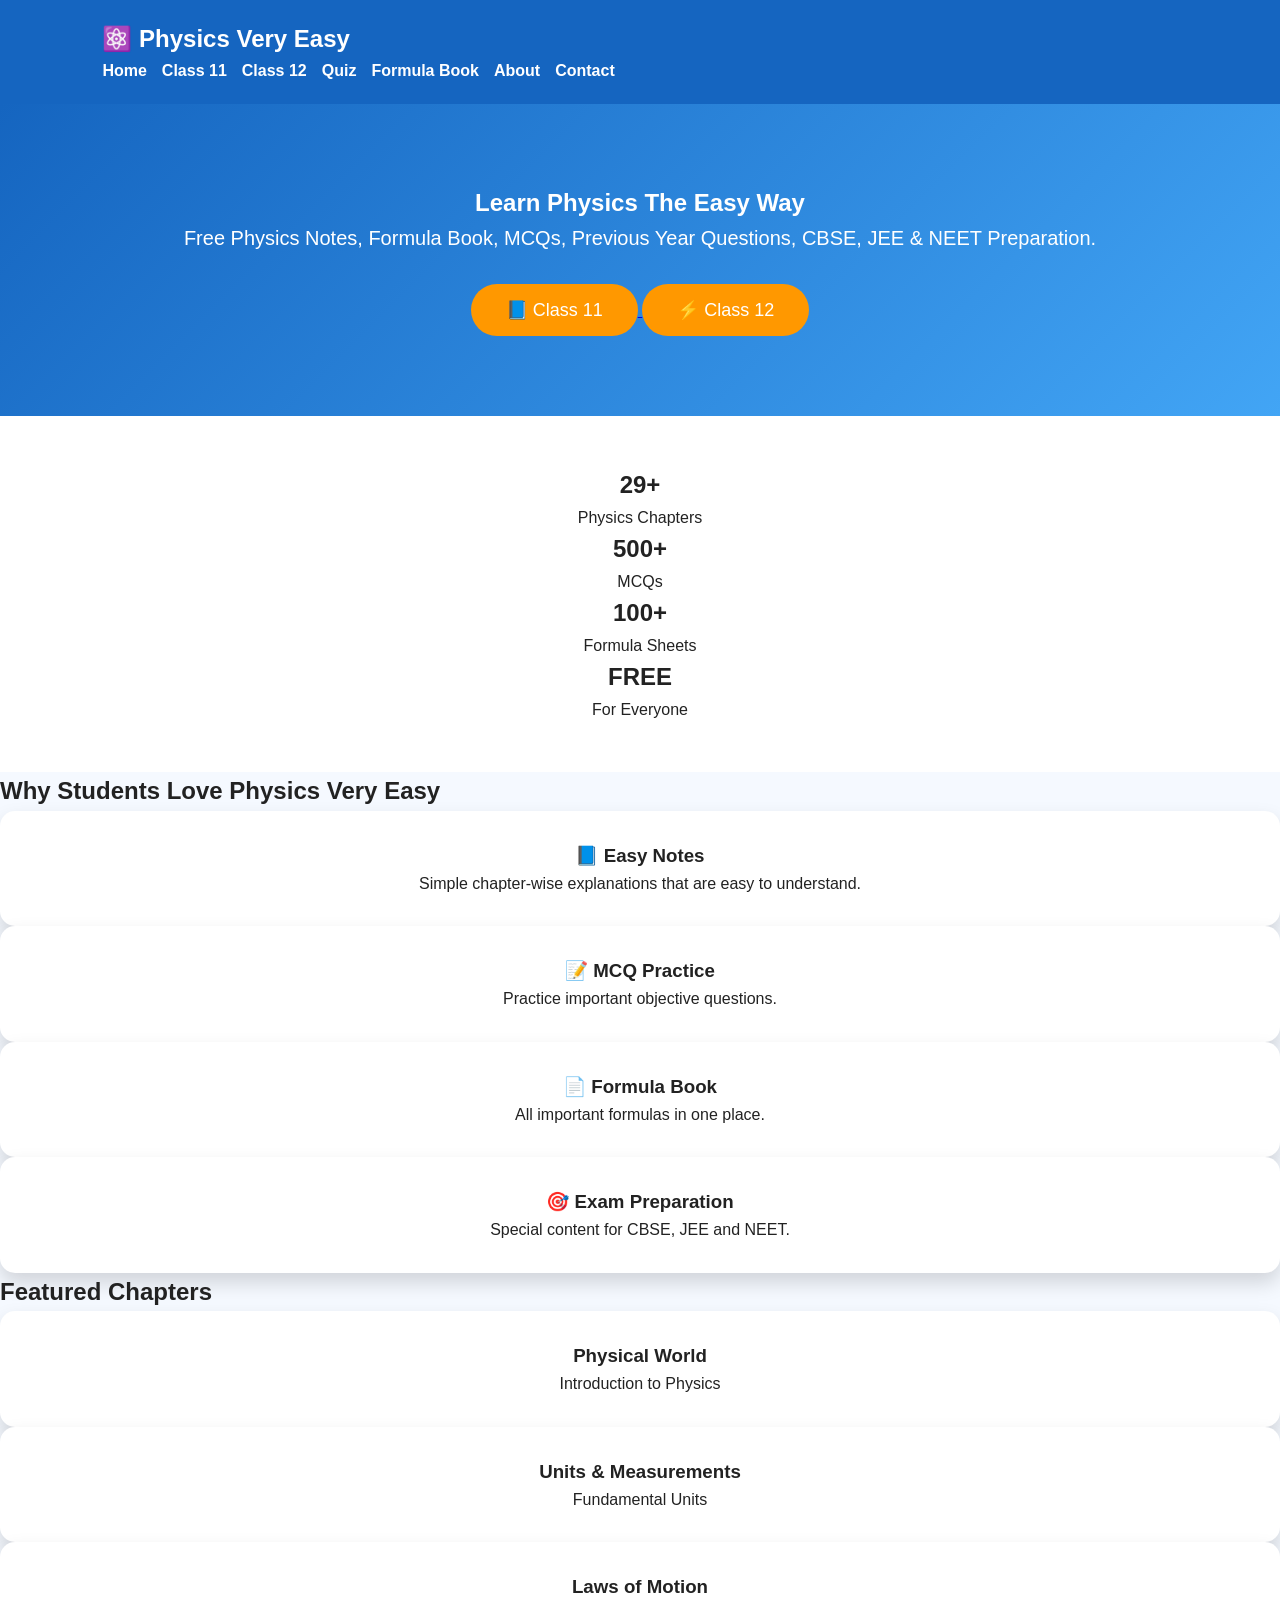
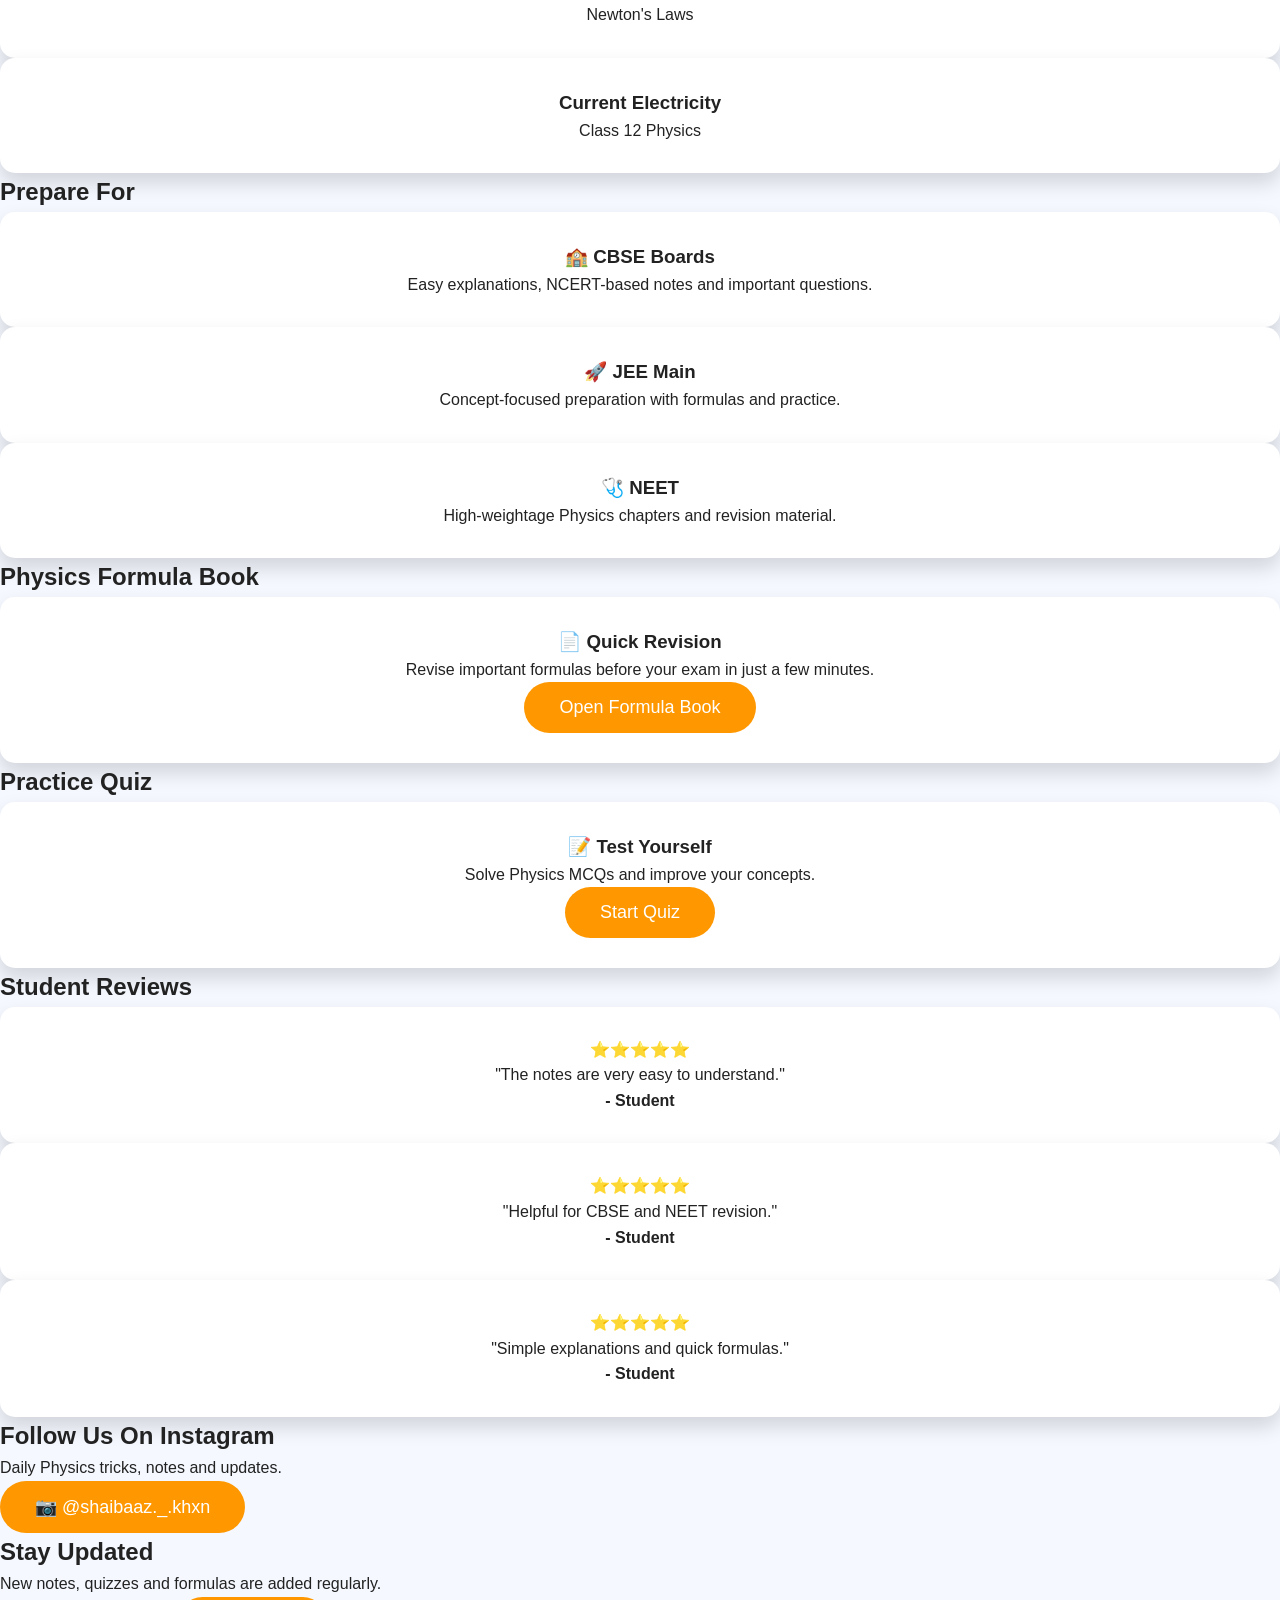
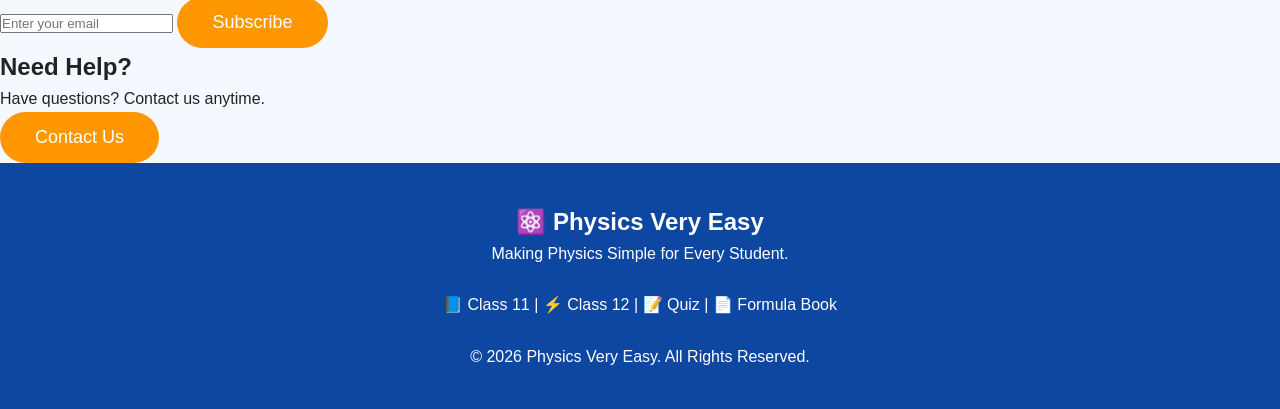
==== commit 5e655f82: "Update index.html" ====
--- a/index.html
+++ b/index.html
@@ -1,21 +1,37 @@
 <!DOCTYPE html>
 <html lang="en">
+
 <head>
+
 <meta charset="UTF-8">
+
 <meta name="viewport" content="width=device-width, initial-scale=1.0">
-<title>Physics Very Easy</title>
+
+<title>Physics Very Easy | CBSE | JEE | NEET</title>
+
+<meta name="description"
+content="Learn Class 11 & 12 Physics with easy notes, formulas, quizzes, PYQs and revision.">
 
 <link rel="stylesheet" href="style.css">
 
+<link rel="preconnect" href="https://fonts.googleapis.com">
+
+<link rel="preconnect" href="https://fonts.gstatic.com" crossorigin>
+
+<link href="https://fonts.googleapis.com/css2?family=Poppins:wght@300;400;500;600;700&display=swap" rel="stylesheet">
+
 </head>
 
 <body>
 
 <header>
 
+<div class="container nav">
+
 <div class="logo">
-<h1>⚛️ Physics Very Easy</h1>
-<p>CBSE • JEE • NEET</p>
+
+<h2>⚛️ Physics Very Easy</h2>
+
 </div>
 
 <nav>
@@ -36,190 +52,540 @@
 
 </nav>
 
+</div>
+
 </header>
 
 <section class="hero">
 
-<h2>Learn Physics The Easy Way</h2>
-
-<p>
-
-Simple Notes • PYQs • MCQs • Formulas • JEE • NEET • CBSE
-
-</p>
+<div class="container hero-content">
+
+<h1>
+
+Learn Physics The Easy Way
+
+</h1>
+
+<p>
+
+Free Physics Notes, Formula Book, MCQs, Previous Year Questions,
+CBSE, JEE & NEET Preparation.
+
+</p>
+
+<div class="hero-buttons">
 
 <a href="class11.html">
 
-<button>🚀 Start Learning</button>
+<button>
+
+📘 Class 11
+
+</button>
 
 </a>
 
-</section>
-
-<section class="cards">
-
-<div class="card">
-
-<h2>📘 Class 11</h2>
-
-<p>
-
-Complete chapter-wise notes.
-
-</p>
-
-<a href="class11.html">
-
-<button>Open</button>
+<a href="class12.html">
+
+<button class="secondary">
+
+⚡ Class 12
+
+</button>
 
 </a>
 
 </div>
 
-<div class="card">
-
-<h2>⚡ Class 12</h2>
-
-<p>
-
-Complete chapter-wise notes.
-
-</p>
-
-<a href="class12.html">
-
-<button>Open</button>
+</div>
+
+</section>
+
+<section class="stats">
+
+<div class="container stats-grid">
+
+<div class="stat-box">
+
+<h2>29+</h2>
+
+<p>Physics Chapters</p>
+
+</div>
+
+<div class="stat-box">
+
+<h2>500+</h2>
+
+<p>MCQs</p>
+
+</div>
+
+<div class="stat-box">
+
+<h2>100+</h2>
+
+<p>Formula Sheets</p>
+
+</div>
+
+<div class="stat-box">
+
+<h2>FREE</h2>
+
+<p>For Everyone</p>
+
+</div>
+
+</div>
+
+</section>
+
+<section class="features">
+
+<div class="container">
+
+<h2 class="section-title">
+
+Why Students Love Physics Very Easy
+
+</h2>
+
+<div class="card-grid">
+
+<div class="card">
+
+<h3>📘 Easy Notes</h3>
+
+<p>
+
+Simple chapter-wise explanations that are easy to understand.
+
+</p>
+
+</div>
+
+<div class="card">
+
+<h3>📝 MCQ Practice</h3>
+
+<p>
+
+Practice important objective questions.
+
+</p>
+
+</div>
+
+<div class="card">
+
+<h3>📄 Formula Book</h3>
+
+<p>
+
+All important formulas in one place.
+
+</p>
+
+</div>
+
+<div class="card">
+
+<h3>🎯 Exam Preparation</h3>
+
+<p>
+
+Special content for CBSE, JEE and NEET.
+
+</p>
+
+</div>
+
+</div>
+
+</div>
+
+</section>
+
+<section class="chapters">
+
+<div class="container">
+
+<h2 class="section-title">
+
+Featured Chapters
+
+</h2>
+
+<div class="card-grid">
+
+<div class="card">
+
+<h3>Physical World</h3>
+
+<p>
+
+Introduction to Physics
+
+</p>
+
+</div>
+
+<div class="card">
+
+<h3>Units & Measurements</h3>
+
+<p>
+
+Fundamental Units
+
+</p>
+
+</div>
+
+<div class="card">
+
+<h3>Laws of Motion</h3>
+
+<p>
+
+Newton's Laws
+
+</p>
+
+</div>
+
+<div class="card">
+
+<h3>Current Electricity</h3>
+
+<p>
+
+Class 12 Physics
+
+</p>
+
+</div>
+
+</div>
+
+</div>
+<section class="exam-section">
+
+<div class="container">
+
+<h2 class="section-title">
+
+Prepare For
+
+</h2>
+
+<div class="card-grid">
+
+<div class="card">
+
+<h3>🏫 CBSE Boards</h3>
+
+<p>
+
+Easy explanations, NCERT-based notes and important questions.
+
+</p>
+
+</div>
+
+<div class="card">
+
+<h3>🚀 JEE Main</h3>
+
+<p>
+
+Concept-focused preparation with formulas and practice.
+
+</p>
+
+</div>
+
+<div class="card">
+
+<h3>🩺 NEET</h3>
+
+<p>
+
+High-weightage Physics chapters and revision material.
+
+</p>
+
+</div>
+
+</div>
+
+</div>
+
+</section>
+
+<section class="formula-section">
+
+<div class="container">
+
+<h2 class="section-title">
+
+Physics Formula Book
+
+</h2>
+
+<div class="card">
+
+<h3>📄 Quick Revision</h3>
+
+<p>
+
+Revise important formulas before your exam in just a few minutes.
+
+</p>
+
+<a href="formulas.html">
+
+<button>
+
+Open Formula Book
+
+</button>
 
 </a>
 
 </div>
 
-<div class="card">
-
-<h2>📝 Quiz</h2>
-
-<p>
-
-Practice Physics MCQs.
+</div>
+
+</section>
+
+<section class="quiz-section">
+
+<div class="container">
+
+<h2 class="section-title">
+
+Practice Quiz
+
+</h2>
+
+<div class="card">
+
+<h3>📝 Test Yourself</h3>
+
+<p>
+
+Solve Physics MCQs and improve your concepts.
 
 </p>
 
 <a href="quiz.html">
 
-<button>Start Quiz</button>
+<button>
+
+Start Quiz
+
+</button>
 
 </a>
 
 </div>
 
-<div class="card">
-
-<h2>📄 Formula Book</h2>
-
-<p>
-
-All important formulas.
-
-</p>
-
-<a href="formulas.html">
-
-<button>View</button>
+</div>
+
+</section>
+
+<section class="reviews">
+
+<div class="container">
+
+<h2 class="section-title">
+
+Student Reviews
+
+</h2>
+
+<div class="card-grid">
+
+<div class="card">
+
+⭐⭐⭐⭐⭐
+
+<p>
+
+"The notes are very easy to understand."
+
+</p>
+
+<h4>- Student</h4>
+
+</div>
+
+<div class="card">
+
+⭐⭐⭐⭐⭐
+
+<p>
+
+"Helpful for CBSE and NEET revision."
+
+</p>
+
+<h4>- Student</h4>
+
+</div>
+
+<div class="card">
+
+⭐⭐⭐⭐⭐
+
+<p>
+
+"Simple explanations and quick formulas."
+
+</p>
+
+<h4>- Student</h4>
+
+</div>
+
+</div>
+
+</div>
+
+</section>
+
+<section class="instagram">
+
+<div class="container">
+
+<h2>
+
+Follow Us On Instagram
+
+</h2>
+
+<p>
+
+Daily Physics tricks, notes and updates.
+
+</p>
+
+<a href="https://www.instagram.com/shaibaaz._.khxn/" target="_blank">
+
+<button>
+
+📷 @shaibaaz._.khxn
+
+</button>
 
 </a>
 
 </div>
 
 </section>
-
-<section class="stats">
-
-<div>
-
-<h1>29+</h1>
-
-<p>Physics Chapters</p>
-
-</div>
-
-<div>
-
-<h1>500+</h1>
-
-<p>Practice Questions</p>
-
-</div>
-
-<div>
-
-<h1>CBSE</h1>
-
-<p>JEE • NEET</p>
-
-</div>
-
-</section>
-
-<section class="hero">
+  <section class="newsletter">
+
+<div class="container">
+
+<h2 class="section-title">
+
+Stay Updated
+
+</h2>
+
+<p>
+
+New notes, quizzes and formulas are added regularly.
+
+</p>
+
+<form class="newsletter-form">
+
+<input
+type="email"
+placeholder="Enter your email"
+required>
+
+<button type="submit">
+
+Subscribe
+
+</button>
+
+</form>
+
+</div>
+
+</section>
+
+<section class="contact-preview">
+
+<div class="container">
+
+<h2 class="section-title">
+
+Need Help?
+
+</h2>
+
+<p>
+
+Have questions? Contact us anytime.
+
+</p>
+
+<a href="contact.html">
+
+<button>
+
+Contact Us
+
+</button>
+
+</a>
+
+</div>
+
+</section>
+
+<footer>
+
+<div class="container">
 
 <h2>
 
-Why Choose Physics Very Easy?
-
-</h2>
-
-<p>
-
-✔ Easy Language
+⚛️ Physics Very Easy
+
+</h2>
+
+<p>
+
+Making Physics Simple for Every Student.
+
+</p>
 
 <br>
 
-✔ Mobile Friendly
+<p>
+
+📘 Class 11 |
+⚡ Class 12 |
+📝 Quiz |
+📄 Formula Book
+
+</p>
 
 <br>
 
-✔ Free Notes
-
-<br>
-
-✔ Formula Book
-
-<br>
-
-✔ Quizzes
-
-<br>
-
-✔ CBSE + JEE + NEET
-
-</p>
-
-</section>
-
-<footer>
-
-<h2>
-
-Follow Us
-
-</h2>
-
-<p>
-
-Instagram:
-<a href="https://www.instagram.com/shaibaaz._.khxn/" target="_blank">
-
-@shaibaaz._.khxn
-
-</a>
-
-</p>
-
-<p>
-
-© 2026 Physics Very Easy
-
-</p>
+<p>
+
+© 2026 Physics Very Easy. All Rights Reserved.
+
+</p>
+
+</div>
 
 </footer>
 
@@ -227,3 +593,4 @@
 
 </body>
 </html>
+</section>
--- a/style.css
+++ b/style.css
@@ -1,105 +1,170 @@
+/* RESET */
+
 *{
-    margin:0;
-    padding:0;
-    box-sizing:border-box;
-    font-family:Arial, sans-serif;
+margin:0;
+padding:0;
+box-sizing:border-box;
+font-family:Arial,sans-serif;
 }
 
 body{
-    background:#f4f8ff;
-    color:#333;
+background:#f5f9ff;
+color:#222;
+line-height:1.6;
 }
 
+/* HEADER */
+
 header{
-    background:#1565c0;
-    color:white;
-    text-align:center;
-    padding:25px;
+background:#1565c0;
+color:white;
+display:flex;
+justify-content:space-between;
+align-items:center;
+padding:20px 8%;
+flex-wrap:wrap;
 }
 
-header h1{
-    font-size:42px;
+.logo h1{
+font-size:34px;
 }
 
-header p{
-    margin-top:10px;
-    font-size:20px;
+.logo p{
+font-size:16px;
+margin-top:5px;
 }
 
 nav{
-    margin-top:20px;
+display:flex;
+flex-wrap:wrap;
+gap:15px;
 }
 
 nav a{
-    color:white;
-    text-decoration:none;
-    margin:15px;
-    font-size:18px;
-    font-weight:bold;
+color:white;
+text-decoration:none;
+font-weight:bold;
+transition:.3s;
 }
 
 nav a:hover{
-    color:yellow;
+color:#ffeb3b;
 }
 
+/* HERO */
+
 .hero{
-    background:linear-gradient(135deg,#1565c0,#42a5f5);
-    color:white;
-    text-align:center;
-    padding:90px 20px;
+background:linear-gradient(135deg,#1565c0,#42a5f5);
+color:white;
+text-align:center;
+padding:80px 20px;
 }
 
 .hero h2{
-    font-size:48px;
+font-size:48px;
+margin-bottom:20px;
 }
 
 .hero p{
-    margin:20px 0;
-    font-size:22px;
+font-size:20px;
+margin-bottom:30px;
 }
 
+/* BUTTON */
+
 button{
-    background:#ff9800;
-    color:white;
-    border:none;
-    padding:15px 35px;
-    border-radius:40px;
-    font-size:20px;
-    cursor:pointer;
+background:#ff9800;
+color:white;
+border:none;
+padding:15px 35px;
+border-radius:40px;
+font-size:18px;
+cursor:pointer;
+transition:.3s;
 }
 
 button:hover{
-    background:#e68900;
+background:#e68900;
+transform:scale(1.05);
 }
 
+/* CARDS */
+
 .cards{
-    display:grid;
-    grid-template-columns:repeat(auto-fit,minmax(250px,1fr));
-    gap:25px;
-    padding:50px;
+display:grid;
+grid-template-columns:repeat(auto-fit,minmax(250px,1fr));
+gap:25px;
+padding:60px 8%;
 }
 
 .card{
-    background:white;
-    padding:30px;
-    border-radius:15px;
-    text-align:center;
-    box-shadow:0 8px 20px rgba(0,0,0,.15);
-    transition:.3s;
+background:white;
+padding:30px;
+border-radius:15px;
+box-shadow:0 10px 20px rgba(0,0,0,.15);
+text-align:center;
+transition:.3s;
 }
 
 .card:hover{
-    transform:translateY(-10px);
+transform:translateY(-10px);
 }
 
-.card h3{
-    color:#1565c0;
-    margin-bottom:15px;
+.card h2{
+color:#1565c0;
+margin-bottom:15px;
 }
 
+/* STATS */
+
+.stats{
+display:grid;
+grid-template-columns:repeat(auto-fit,minmax(180px,1fr));
+padding:50px 8%;
+background:white;
+text-align:center;
+gap:20px;
+}
+
+.stats h1{
+font-size:45px;
+color:#1565c0;
+}
+
+/* FOOTER */
+
 footer{
-    background:#0d47a1;
-    color:white;
-    text-align:center;
-    padding:25px;
+background:#0d47a1;
+color:white;
+text-align:center;
+padding:40px 20px;
 }
+
+footer a{
+color:#ffeb3b;
+text-decoration:none;
+}
+
+/* MOBILE */
+
+@media(max-width:768px){
+
+header{
+flex-direction:column;
+text-align:center;
+}
+
+nav{
+justify-content:center;
+margin-top:20px;
+}
+
+.hero h2{
+font-size:34px;
+}
+
+.hero p{
+font-size:18px;
+}
+
+}
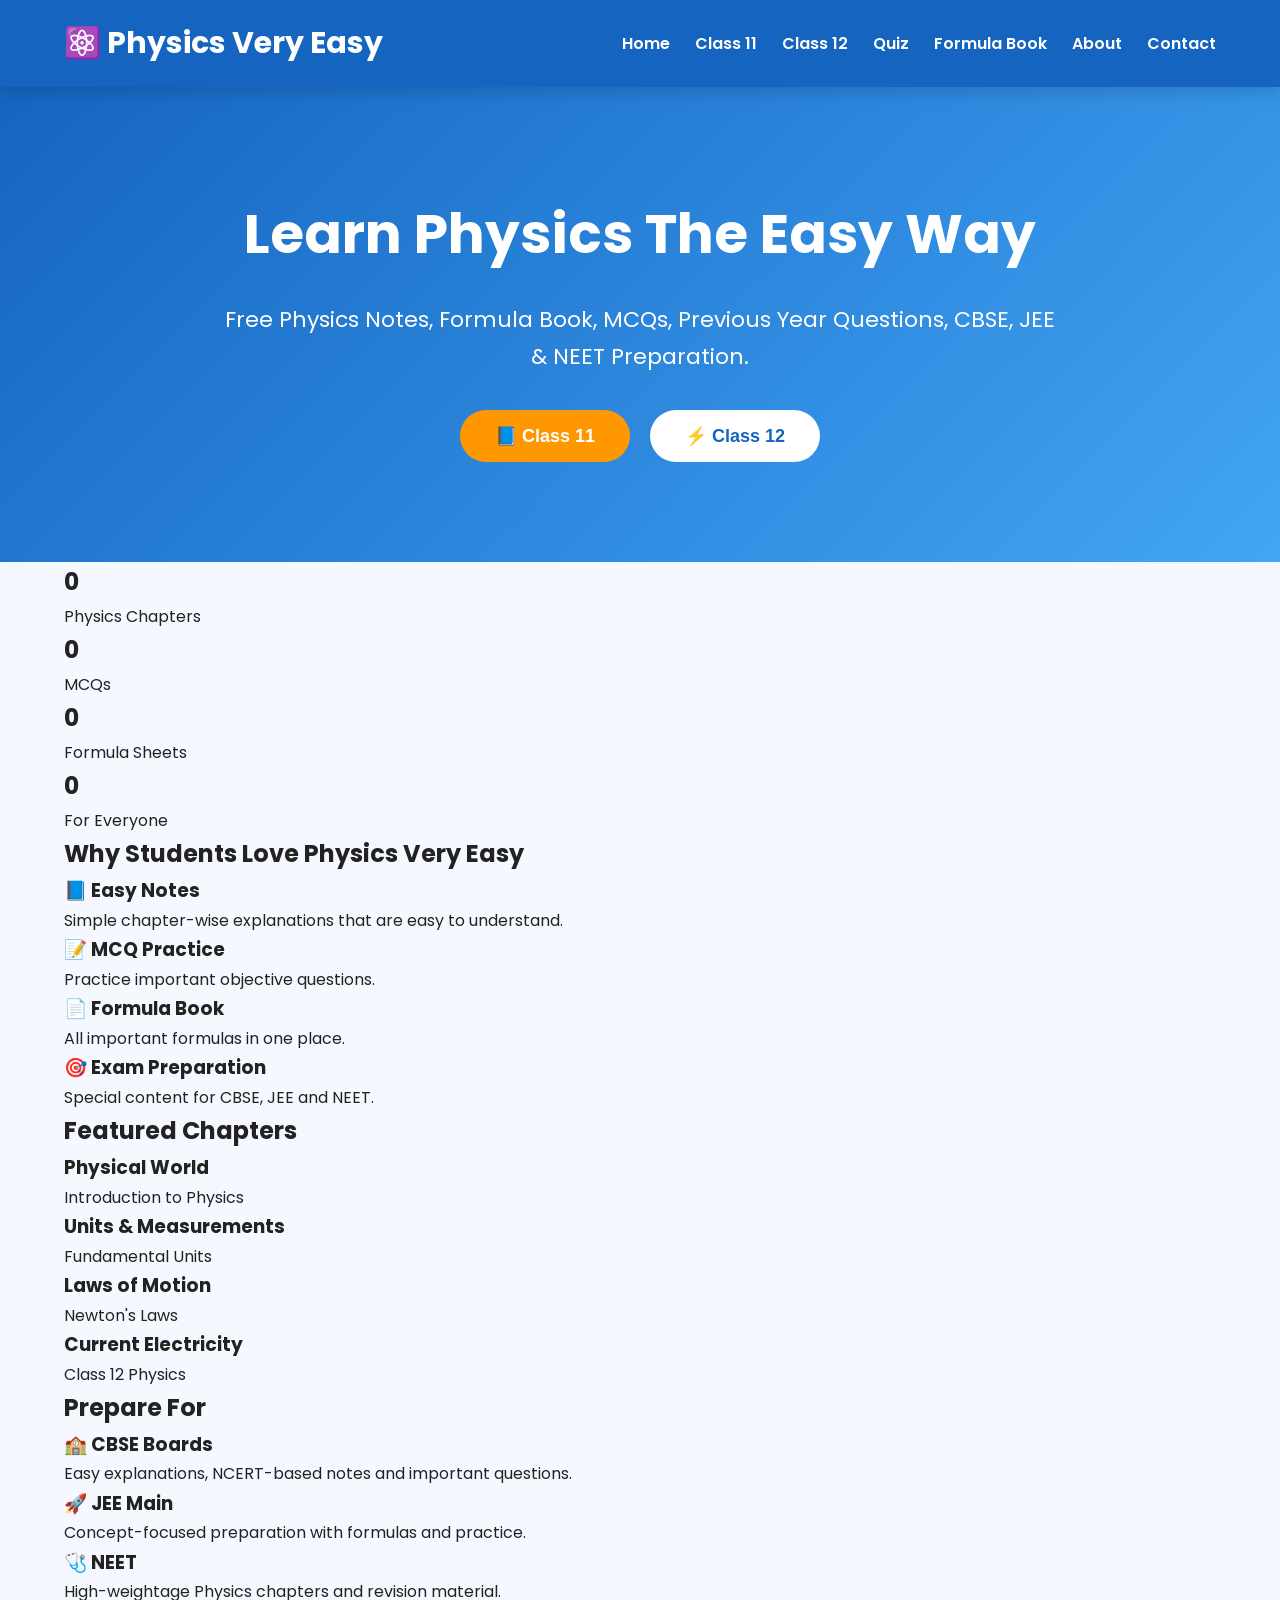
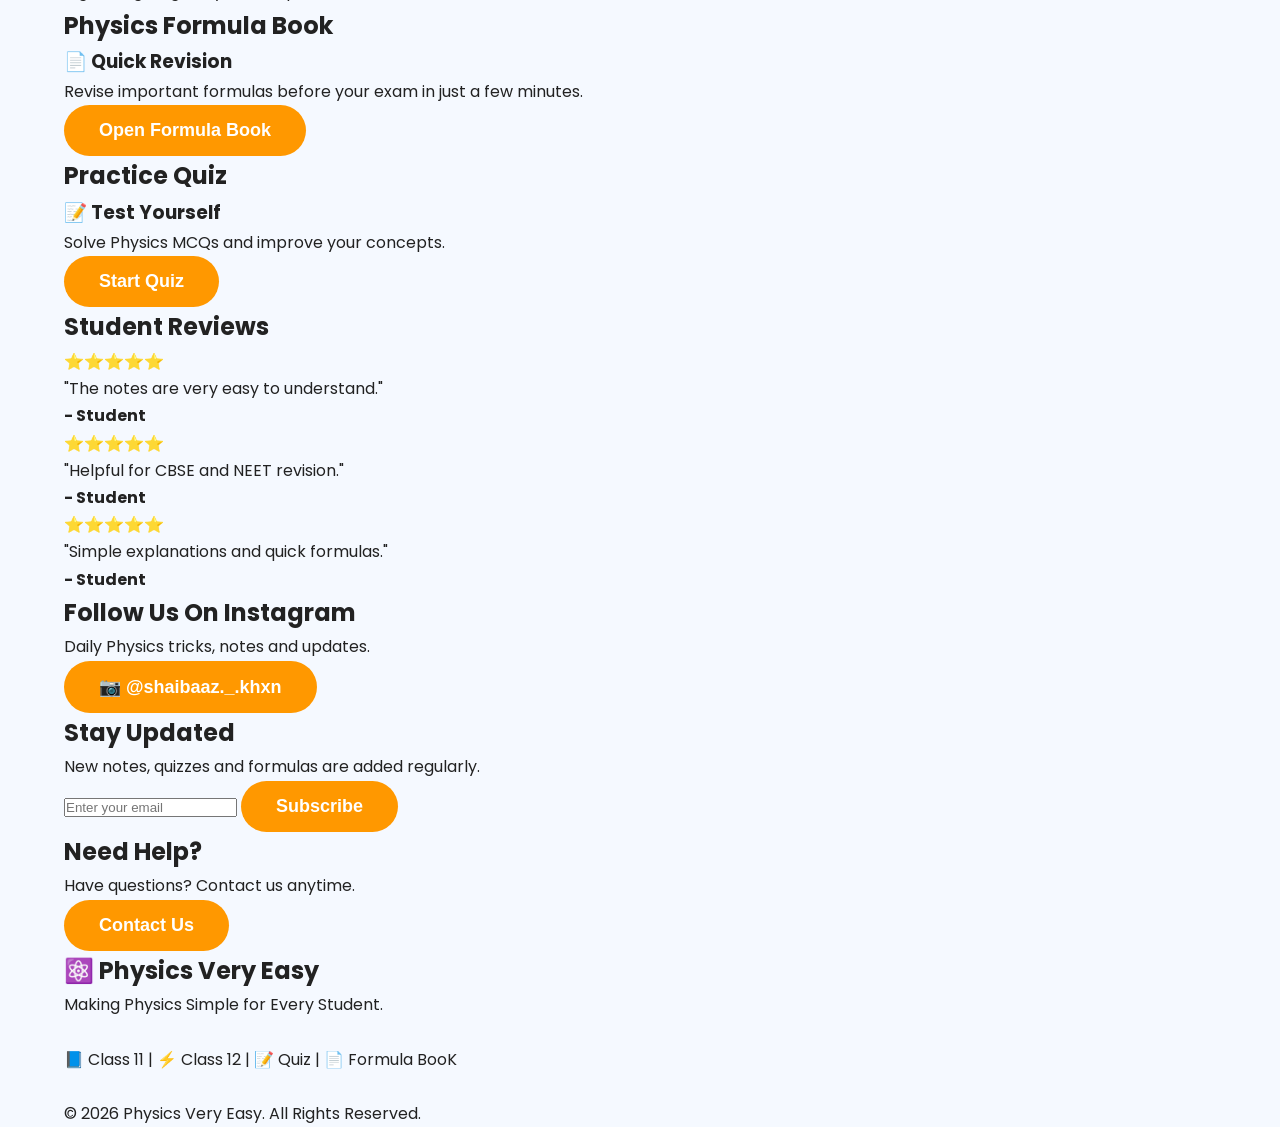
==== commit 46819c5c: "Update index.html" ====
--- a/index.html
+++ b/index.html
@@ -573,7 +573,7 @@
 📘 Class 11 |
 ⚡ Class 12 |
 📝 Quiz |
-📄 Formula Book
+📄 Formula BooK
 
 </p>
 
--- a/style.css
+++ b/style.css
@@ -1,170 +1,535 @@
-/* RESET */
+/* ===========================
+   PHYSICS VERY EASY V2
+=========================== */
 
 *{
 margin:0;
 padding:0;
 box-sizing:border-box;
-font-family:Arial,sans-serif;
+}
+
+html{
+scroll-behavior:smooth;
 }
 
 body{
+
+font-family:'Poppins',sans-serif;
+
 background:#f5f9ff;
+
 color:#222;
-line-height:1.6;
-}
-
-/* HEADER */
+
+line-height:1.7;
+
+}
+
+/* ===========================
+CONTAINER
+=========================== */
+
+.container{
+
+width:90%;
+
+max-width:1200px;
+
+margin:auto;
+
+}
+
+/* ===========================
+HEADER
+=========================== */
 
 header{
+
 background:#1565c0;
-color:white;
+
+position:sticky;
+
+top:0;
+
+z-index:999;
+
+box-shadow:0 5px 15px rgba(0,0,0,.15);
+
+}
+
+.nav{
+
 display:flex;
+
 justify-content:space-between;
+
 align-items:center;
-padding:20px 8%;
+
+padding:18px 0;
+
+}
+
+.logo h2{
+
+color:white;
+
+font-size:30px;
+
+font-weight:700;
+
+}
+
+nav{
+
+display:flex;
+
+gap:25px;
+
+}
+
+nav a{
+
+color:white;
+
+text-decoration:none;
+
+font-weight:600;
+
+transition:.3s;
+
+}
+
+nav a:hover{
+
+color:#ffd54f;
+
+}
+
+/* ===========================
+HERO
+=========================== */
+
+.hero{
+
+background:linear-gradient(135deg,#1565c0,#42a5f5);
+
+color:white;
+
+padding:100px 20px;
+
+text-align:center;
+
+}
+
+.hero-content{
+
+max-width:850px;
+
+margin:auto;
+
+}
+
+.hero h1{
+
+font-size:55px;
+
+margin-bottom:20px;
+
+}
+
+.hero p{
+
+font-size:22px;
+
+margin-bottom:35px;
+
+}
+
+.hero-buttons{
+
+display:flex;
+
+justify-content:center;
+
+gap:20px;
+
 flex-wrap:wrap;
-}
-
-.logo h1{
-font-size:34px;
-}
-
-.logo p{
+
+}
+
+/* ===========================
+BUTTON
+=========================== */
+
+button{
+
+padding:15px 35px;
+
+border:none;
+
+border-radius:50px;
+
+background:#ff9800;
+
+color:white;
+
+font-size:18px;
+
+font-weight:bold;
+
+cursor:pointer;
+
+transition:.3s;
+
+}
+
+button:hover{
+
+transform:translateY(-5px);
+
+background:#f57c00;
+
+}
+
+.secondary{
+
+background:white;
+
+color:#1565c0;
+
+}
+
+.secondary:hover{
+
+background:#eeeeee;
+/* ===========================
+STATS
+=========================== */
+
+.stats{
+
+padding:80px 0;
+
+background:white;
+
+}
+
+.stats-grid{
+
+display:grid;
+
+grid-template-columns:repeat(auto-fit,minmax(220px,1fr));
+
+gap:25px;
+
+}
+
+.stat-box{
+
+background:#1565c0;
+
+color:white;
+
+padding:35px;
+
+border-radius:15px;
+
+text-align:center;
+
+transition:.3s;
+
+}
+
+.stat-box:hover{
+
+transform:translateY(-8px);
+
+}
+
+.stat-box h2{
+
+font-size:45px;
+
+margin-bottom:10px;
+
+}
+
+/* ===========================
+SECTION TITLE
+=========================== */
+
+.section-title{
+
+font-size:40px;
+
+text-align:center;
+
+margin-bottom:50px;
+
+color:#1565c0;
+
+}
+
+/* ===========================
+FEATURES & CARDS
+=========================== */
+
+.features,
+.chapters,
+.exam-section,
+.formula-section,
+.quiz-section,
+.reviews,
+.instagram,
+.newsletter,
+.contact-preview{
+
+padding:80px 0;
+
+}
+
+.card-grid{
+
+display:grid;
+
+grid-template-columns:repeat(auto-fit,minmax(260px,1fr));
+
+gap:30px;
+
+}
+
+.card{
+
+background:white;
+
+padding:30px;
+
+border-radius:18px;
+
+box-shadow:0 10px 25px rgba(0,0,0,.12);
+
+transition:.3s;
+
+text-align:center;
+
+}
+
+.card:hover{
+
+transform:translateY(-10px);
+
+}
+
+.card h3{
+
+color:#1565c0;
+
+margin-bottom:15px;
+
+font-size:24px;
+
+}
+
+.card p{
+
+font-size:17px;
+
+}
+
+/* ===========================
+INSTAGRAM
+=========================== */
+
+.instagram{
+
+background:#1565c0;
+
+color:white;
+
+text-align:center;
+
+}
+
+.instagram h2{
+
+font-size:40px;
+
+margin-bottom:20px;
+
+}
+
+.instagram p{
+
+margin-bottom:25px;
+
+font-size:18px;
+
+}
+
+/* ===========================
+NEWSLETTER
+=========================== */
+
+.newsletter{
+
+background:#eef5ff;
+
+text-align:center;
+
+}
+
+.newsletter-form{
+
+margin-top:30px;
+
+display:flex;
+
+justify-content:center;
+
+gap:15px;
+
+flex-wrap:wrap;
+
+}
+
+.newsletter-form input{
+
+padding:15px;
+
+width:320px;
+
+border-radius:40px;
+
+border:2px solid #1565c0;
+
+font-size:17px;
+
+outline:none;
+
+}
+
+/* ===========================
+CONTACT PREVIEW
+=========================== */
+
+.contact-preview{
+
+text-align:center;
+
+background:white;
+
+}
+
+/* ===========================
+FOOTER
+=========================== */
+
+footer{
+
+background:#0d47a1;
+
+color:white;
+
+text-align:center;
+
+padding:50px 20px;
+
+}
+
+footer h2{
+
+margin-bottom:15px;
+
+}
+
+footer p{
+
 font-size:16px;
-margin-top:5px;
+
+}
+
+/* ===========================
+RESPONSIVE
+=========================== */
+
+@media(max-width:900px){
+
+.nav{
+
+flex-direction:column;
+
+gap:20px;
+
 }
 
 nav{
-display:flex;
+
 flex-wrap:wrap;
-gap:15px;
-}
-
-nav a{
-color:white;
-text-decoration:none;
-font-weight:bold;
-transition:.3s;
-}
-
-nav a:hover{
-color:#ffeb3b;
-}
-
-/* HERO */
+
+justify-content:center;
+
+}
+
+.hero h1{
+
+font-size:40px;
+
+}
+
+.hero p{
+
+font-size:18px;
+
+}
+
+.section-title{
+
+font-size:32px;
+
+}
+
+}
+
+@media(max-width:600px){
 
 .hero{
-background:linear-gradient(135deg,#1565c0,#42a5f5);
-color:white;
-text-align:center;
-padding:80px 20px;
-}
-
-.hero h2{
-font-size:48px;
-margin-bottom:20px;
+
+padding:70px 20px;
+
+}
+
+.hero h1{
+
+font-size:32px;
+
 }
 
 .hero p{
-font-size:20px;
-margin-bottom:30px;
-}
-
-/* BUTTON */
+
+font-size:16px;
+
+}
+
+.logo h2{
+
+font-size:24px;
+
+}
 
 button{
-background:#ff9800;
-color:white;
-border:none;
-padding:15px 35px;
-border-radius:40px;
-font-size:18px;
-cursor:pointer;
-transition:.3s;
-}
-
-button:hover{
-background:#e68900;
-transform:scale(1.05);
-}
-
-/* CARDS */
-
-.cards{
-display:grid;
-grid-template-columns:repeat(auto-fit,minmax(250px,1fr));
-gap:25px;
-padding:60px 8%;
-}
-
-.card{
-background:white;
-padding:30px;
-border-radius:15px;
-box-shadow:0 10px 20px rgba(0,0,0,.15);
-text-align:center;
-transition:.3s;
-}
-
-.card:hover{
-transform:translateY(-10px);
-}
-
-.card h2{
-color:#1565c0;
-margin-bottom:15px;
-}
-
-/* STATS */
-
-.stats{
-display:grid;
-grid-template-columns:repeat(auto-fit,minmax(180px,1fr));
-padding:50px 8%;
-background:white;
-text-align:center;
-gap:20px;
-}
-
-.stats h1{
-font-size:45px;
-color:#1565c0;
-}
-
-/* FOOTER */
-
-footer{
-background:#0d47a1;
-color:white;
-text-align:center;
-padding:40px 20px;
-}
-
-footer a{
-color:#ffeb3b;
-text-decoration:none;
-}
-
-/* MOBILE */
-
-@media(max-width:768px){
-
-header{
-flex-direction:column;
-text-align:center;
-}
-
-nav{
-justify-content:center;
-margin-top:20px;
-}
-
-.hero h2{
-font-size:34px;
-}
-
-.hero p{
-font-size:18px;
-}
-
-}
+
+width:100%;
+
+}
+
+.newsletter-form input{
+
+width:100%;
+
+}
+
+}
+
+/* ===========================
+END
+=========================== */
+}
